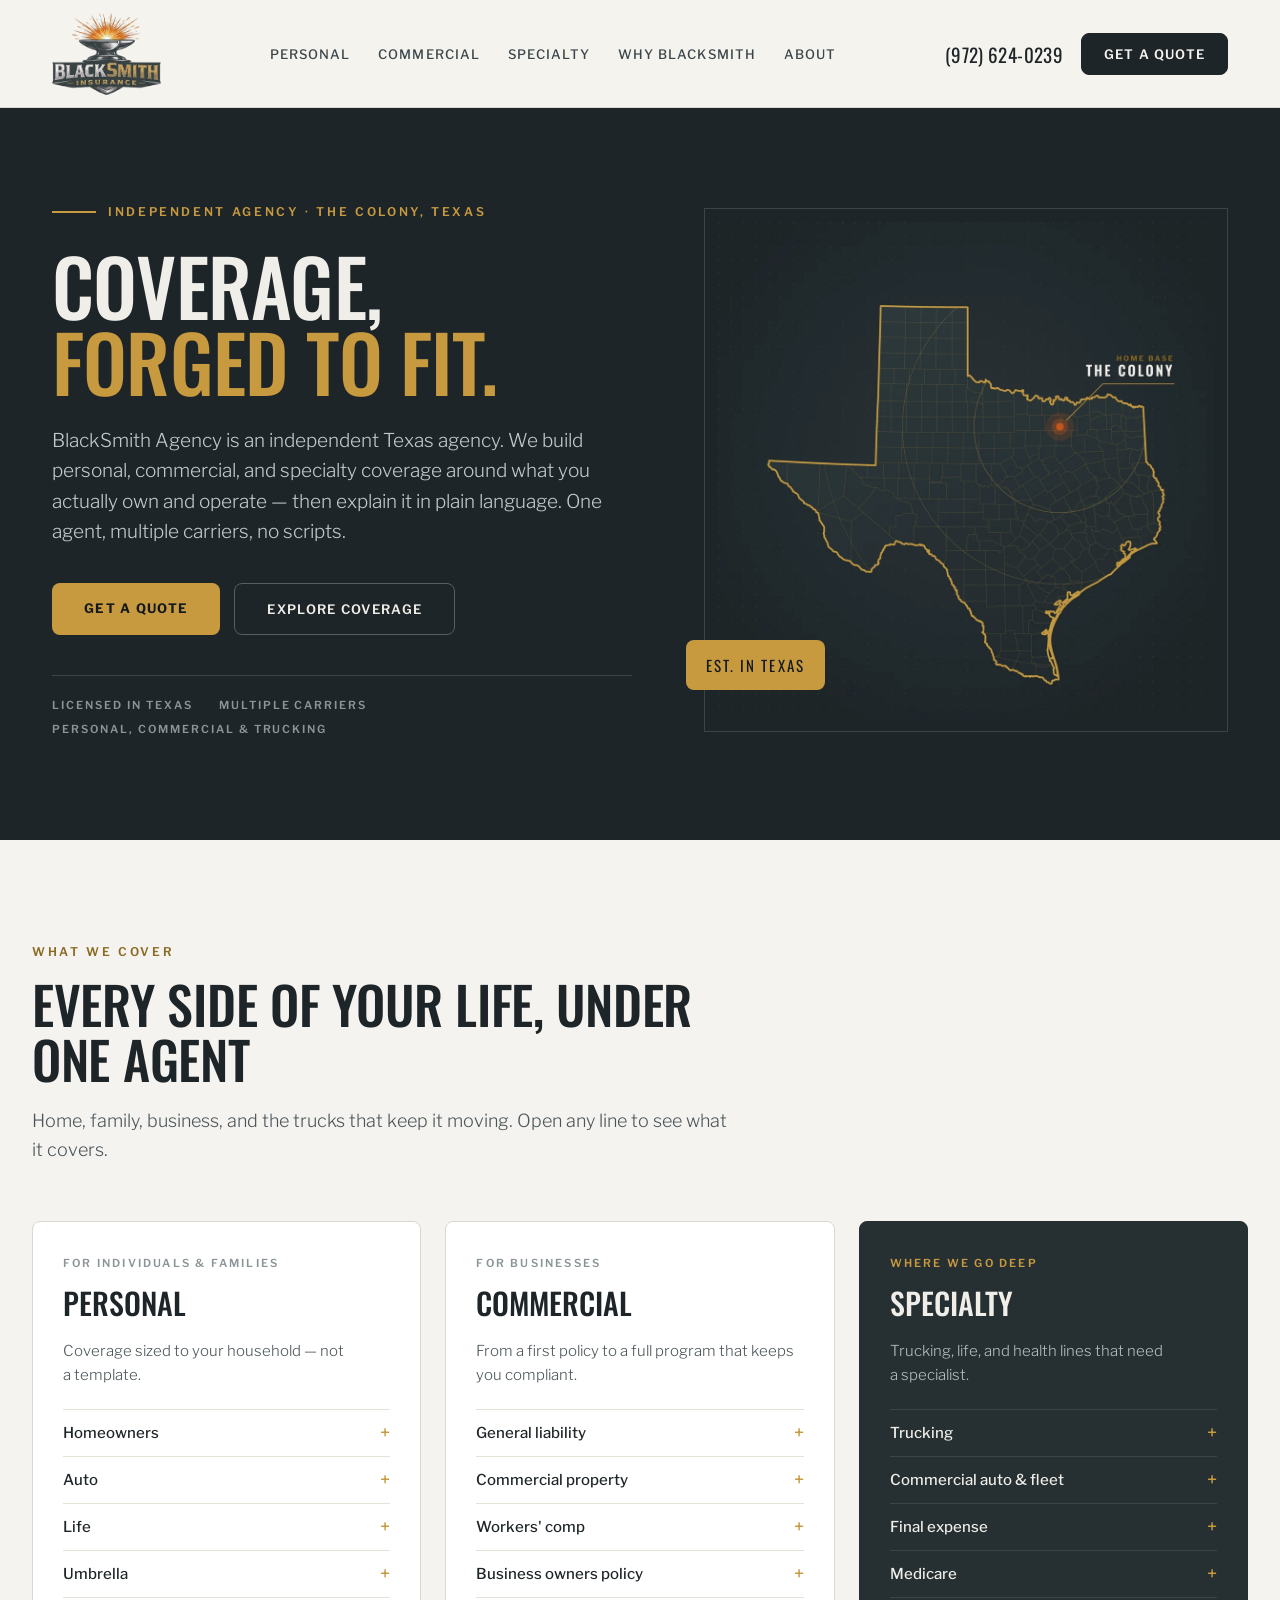
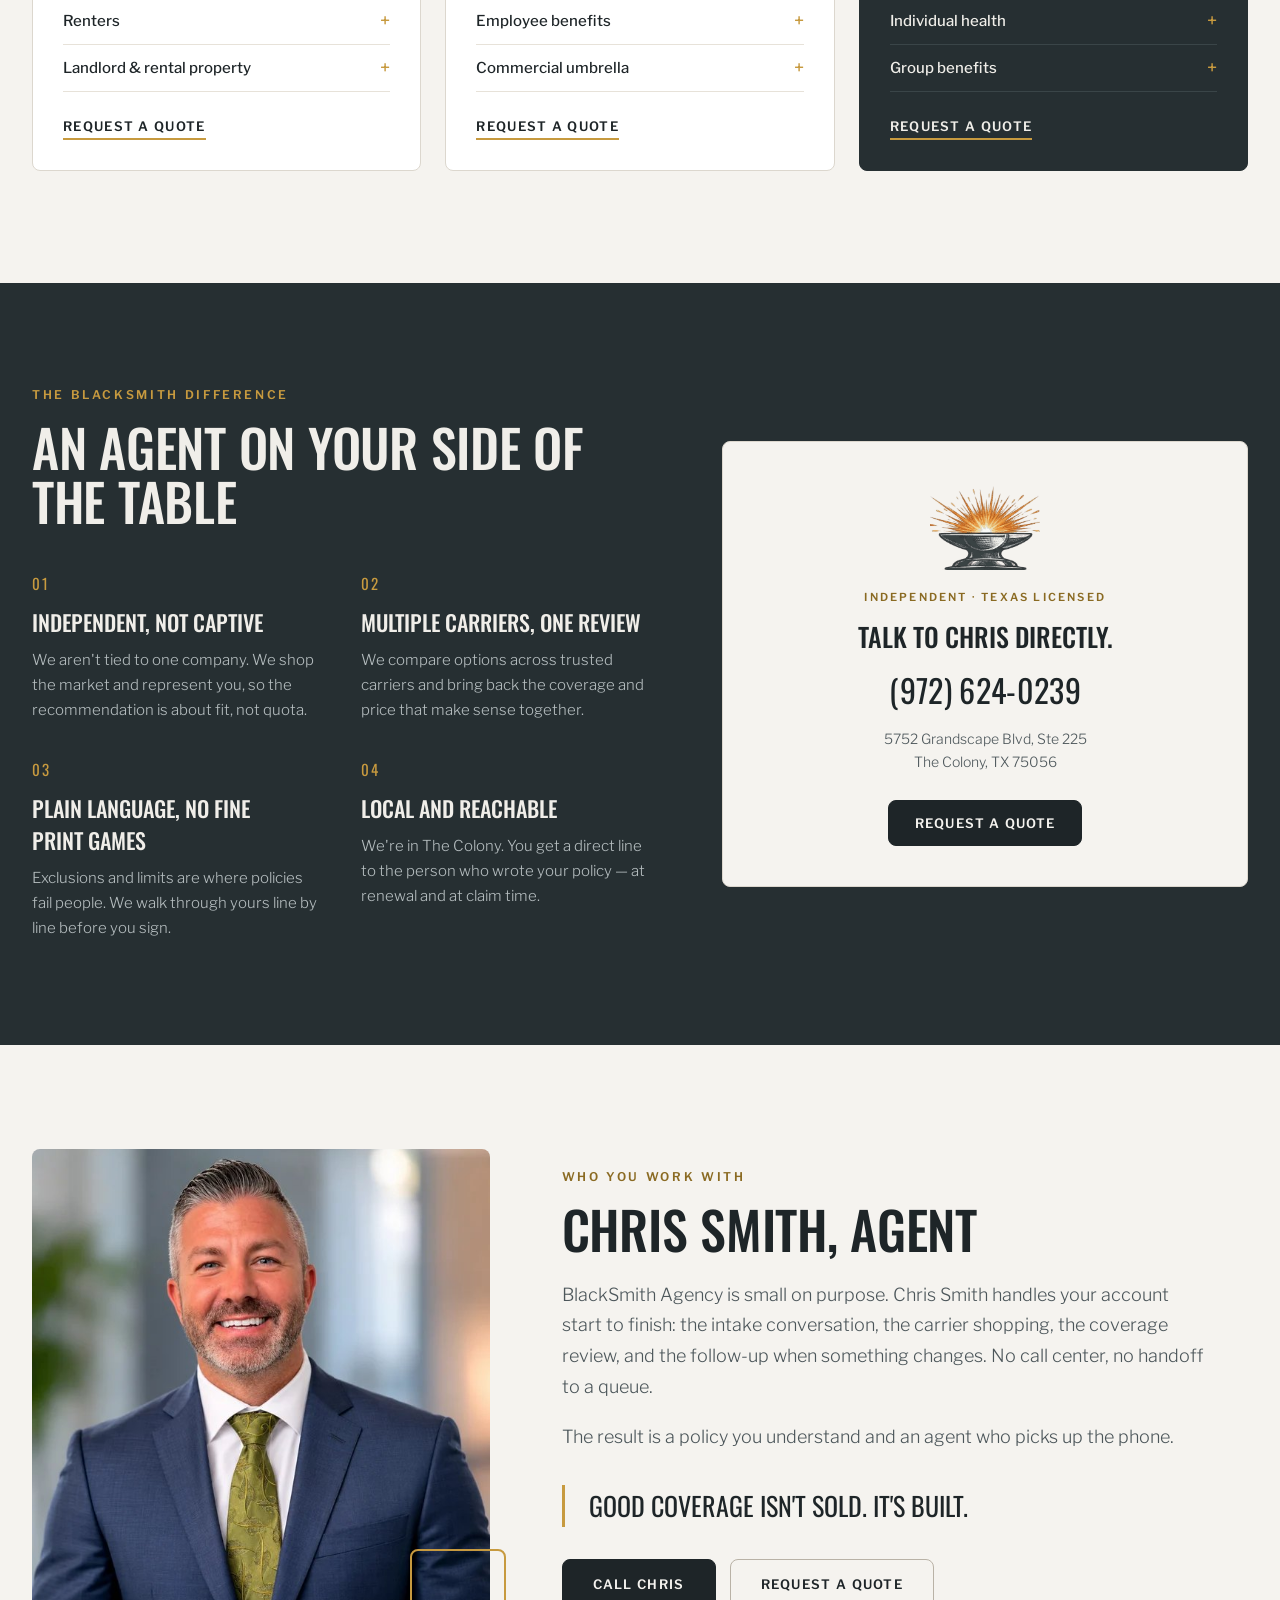
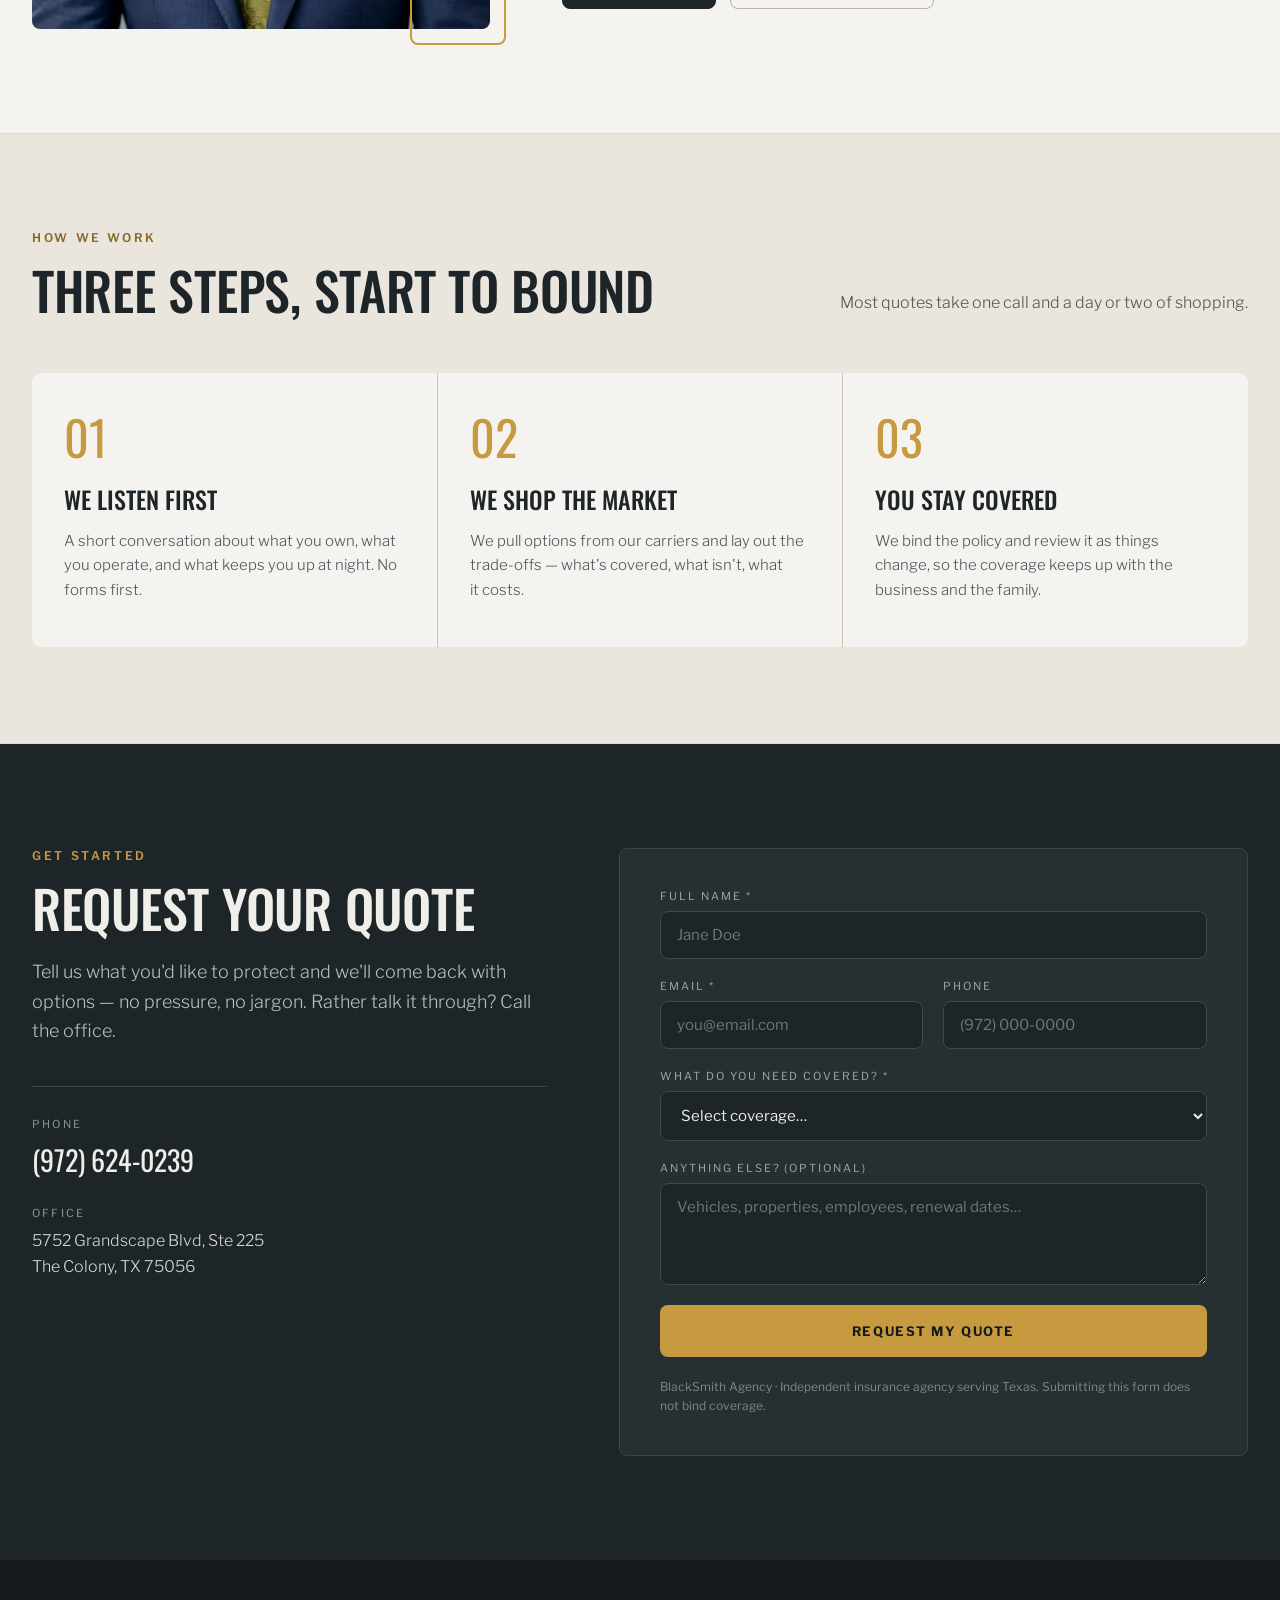
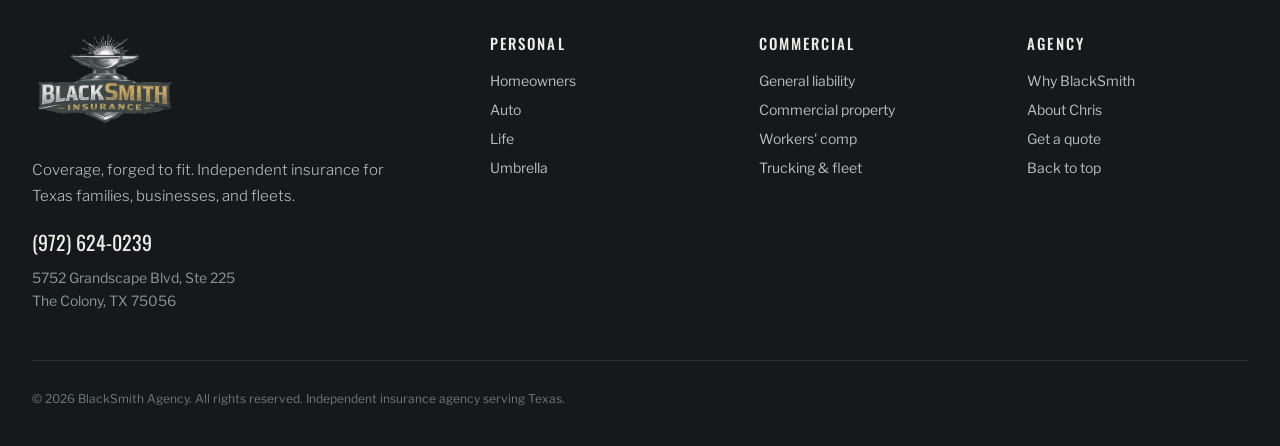
==== index.html @ 423fe609 "Replace hero headshot with the Texas home-base graphic Uses the map artwork generated in Claude Desi" ====
<!DOCTYPE html>
<html lang="en">
<head>
<meta charset="utf-8">
<meta name="viewport" content="width=device-width, initial-scale=1">
<title>BlackSmith Agency — Insurance in The Colony, Texas</title>
<meta name="description" content="BlackSmith Agency is an independent insurance agency in The Colony, Texas. Personal, commercial, and specialty coverage — including trucking — built around what you actually own and operate.">
<link rel="canonical" href="https://blacksmith-insurance-site.vercel.app/">

<meta property="og:type" content="website">
<meta property="og:title" content="BlackSmith Agency — Insurance in The Colony, Texas">
<meta property="og:description" content="Independent insurance for Texas families, businesses, and fleets. One agent, multiple carriers, no scripts.">
<meta property="og:image" content="/assets/og-image.jpg">
<meta property="og:url" content="https://blacksmith-insurance-site.vercel.app/">
<meta name="twitter:card" content="summary_large_image">
<meta name="theme-color" content="#1E2528">

<link rel="icon" href="/assets/favicon.png" type="image/png">
<link rel="apple-touch-icon" href="/assets/apple-touch-icon.png">

<link rel="preconnect" href="https://fonts.googleapis.com">
<link rel="preconnect" href="https://fonts.gstatic.com" crossorigin>
<link href="https://fonts.googleapis.com/css2?family=Oswald:wght@400;500;600&family=Libre+Franklin:ital,wght@0,300;0,400;0,500;0,600;1,400&display=swap" rel="stylesheet">

<link rel="stylesheet" href="/styles.css">
</head>
<body>

<a class="skip-link" href="#top">Skip to content</a>

<header class="site-header">
  <div class="header-inner">
    <a class="brand" href="#top" aria-label="BlackSmith Insurance — home">
      <img src="/assets/blacksmith-logo.png" alt="BlackSmith Insurance" width="263" height="200">
    </a>
    <nav class="nav-links" aria-label="Primary">
      <a href="#coverage">Personal</a>
      <a href="#coverage">Commercial</a>
      <a href="#coverage">Specialty</a>
      <a href="#why">Why BlackSmith</a>
      <a href="#about">About</a>
    </nav>
    <div class="header-cta">
      <a class="header-phone" href="tel:+19726240239">(972)&nbsp;624-0239</a>
      <a class="btn-dark" href="#quote">Get a Quote</a>
    </div>
  </div>
</header>

<main>

<!-- ============ HERO ============ -->
<section id="top" class="hero">
  <div class="hero-inner">
    <div class="hero-copy">
      <div class="eyebrow eyebrow-rule">
        <span class="rule"></span>
        <span>Independent agency · The Colony, Texas</span>
      </div>
      <h1>Coverage,<br><span class="gold">forged to fit.</span></h1>
      <p class="hero-lede">
        BlackSmith Agency is an independent Texas agency. We build personal, commercial, and specialty coverage around what you actually own and operate — then explain it in plain language. One agent, multiple carriers, no scripts.
      </p>
      <div class="btn-row">
        <a class="btn-gold" href="#quote">Get a Quote</a>
        <a class="btn-ghost" href="#coverage">Explore Coverage</a>
      </div>
      <div class="trust-row">
        <span>Licensed in Texas</span>
        <span class="dot" aria-hidden="true"></span>
        <span>Multiple carriers</span>
        <span class="dot" aria-hidden="true"></span>
        <span>Personal, commercial &amp; trucking</span>
      </div>
    </div>
    <div class="hero-media">
      <div class="hero-frame" aria-hidden="true"></div>
      <div class="hero-photo">
        <img src="/assets/texas-hero.webp"
             alt="Map of Texas marking The Colony, north of Dallas, as BlackSmith Agency's home base"
             width="1040" height="1040" fetchpriority="high">
      </div>
      <div class="hero-badge">Est. in Texas</div>
    </div>
  </div>
</section>

<!-- ============ COVERAGE ============ -->
<section id="coverage" class="coverage">
  <div class="container">
    <div class="section-head">
      <div class="eyebrow eyebrow-dark">What we cover</div>
      <h2>Every side of your life, under one agent</h2>
      <p class="section-lede">Home, family, business, and the trucks that keep it moving. Open any line to see what it covers.</p>
    </div>

    <div class="coverage-grid">

      <article class="cov-card">
        <div class="cov-kicker">For individuals &amp; families</div>
        <h3>Personal</h3>
        <p class="cov-blurb">Coverage sized to your household — not a template.</p>
        <div class="acc">
          <details>
            <summary>Homeowners<span class="chev" aria-hidden="true">+</span></summary>
            <p>Covers your house and belongings against fire, theft, storms and hail, plus liability if someone is hurt on your property.</p>
          </details>
          <details>
            <summary>Auto<span class="chev" aria-hidden="true">+</span></summary>
            <p>Liability, collision, and comprehensive coverage for every vehicle and driver in the household.</p>
          </details>
          <details>
            <summary>Life<span class="chev" aria-hidden="true">+</span></summary>
            <p>Term and permanent life insurance that leaves the people depending on you with a financial cushion.</p>
          </details>
          <details>
            <summary>Umbrella<span class="chev" aria-hidden="true">+</span></summary>
            <p>Extra liability protection stacked above your home and auto limits for major, unexpected claims.</p>
          </details>
          <details>
            <summary>Renters<span class="chev" aria-hidden="true">+</span></summary>
            <p>Protects your belongings and adds liability coverage while you rent, without insuring the building itself.</p>
          </details>
          <details>
            <summary>Landlord &amp; rental property<span class="chev" aria-hidden="true">+</span></summary>
            <p>Covers the dwelling, liability, and lost rental income on properties you rent out.</p>
          </details>
        </div>
        <a class="cov-link" href="#quote">Request a quote</a>
      </article>

      <article class="cov-card">
        <div class="cov-kicker">For businesses</div>
        <h3>Commercial</h3>
        <p class="cov-blurb">From a first policy to a full program that keeps you compliant.</p>
        <div class="acc">
          <details>
            <summary>General liability<span class="chev" aria-hidden="true">+</span></summary>
            <p>Covers third-party claims of bodily injury, property damage, and advertising harm arising from your work.</p>
          </details>
          <details>
            <summary>Commercial property<span class="chev" aria-hidden="true">+</span></summary>
            <p>Protects your building, equipment, inventory, and furnishings against fire, theft, and other covered losses.</p>
          </details>
          <details>
            <summary>Workers' comp<span class="chev" aria-hidden="true">+</span></summary>
            <p>Pays medical costs and lost wages for employees injured on the job, and shields the business from related suits.</p>
          </details>
          <details>
            <summary>Business owners policy<span class="chev" aria-hidden="true">+</span></summary>
            <p>Bundles general liability and commercial property into one cost-effective package for small and mid-size operations.</p>
          </details>
          <details>
            <summary>Employee benefits<span class="chev" aria-hidden="true">+</span></summary>
            <p>Group health, dental, vision, and ancillary lines built to help you hire and keep good people.</p>
          </details>
          <details>
            <summary>Commercial umbrella<span class="chev" aria-hidden="true">+</span></summary>
            <p>Adds a layer of liability protection above your primary commercial policies when a claim runs large.</p>
          </details>
        </div>
        <a class="cov-link" href="#quote">Request a quote</a>
      </article>

      <article class="cov-card cov-card-dark">
        <div class="cov-kicker">Where we go deep</div>
        <h3>Specialty</h3>
        <p class="cov-blurb">Trucking, life, and health lines that need a specialist.</p>
        <div class="acc">
          <details>
            <summary>Trucking<span class="chev" aria-hidden="true">+</span></summary>
            <p>Primary liability, cargo, physical damage, and non-trucking liability, with filings handled for motor carrier requirements.</p>
          </details>
          <details>
            <summary>Commercial auto &amp; fleet<span class="chev" aria-hidden="true">+</span></summary>
            <p>Liability and physical damage for cars, vans, and light trucks used for business — one vehicle or a whole fleet.</p>
          </details>
          <details>
            <summary>Final expense<span class="chev" aria-hidden="true">+</span></summary>
            <p>Small whole-life policies that cover funeral and end-of-life costs so family isn't left with the bill.</p>
          </details>
          <details>
            <summary>Medicare<span class="chev" aria-hidden="true">+</span></summary>
            <p>Advantage, Supplement, and Part D plans compared side by side, with your doctors and prescriptions checked first.</p>
          </details>
          <details>
            <summary>Individual health<span class="chev" aria-hidden="true">+</span></summary>
            <p>Marketplace and private health plans for the self-employed and anyone between employer coverage.</p>
          </details>
          <details>
            <summary>Group benefits<span class="chev" aria-hidden="true">+</span></summary>
            <p>Benefit packages for teams of two and up, including enrollment support your staff can actually follow.</p>
          </details>
        </div>
        <a class="cov-link" href="#quote">Request a quote</a>
      </article>

    </div>
  </div>
</section>

<!-- ============ WHY ============ -->
<section id="why" class="why">
  <div class="why-inner">
    <div>
      <div class="eyebrow eyebrow-gold">The BlackSmith difference</div>
      <h2 class="why-title">An agent on your side of the table</h2>
      <div class="why-grid">
        <div class="why-item">
          <div class="why-num">01</div>
          <h3>Independent, not captive</h3>
          <p>We aren't tied to one company. We shop the market and represent you, so the recommendation is about fit, not quota.</p>
        </div>
        <div class="why-item">
          <div class="why-num">02</div>
          <h3>Multiple carriers, one review</h3>
          <p>We compare options across trusted carriers and bring back the coverage and price that make sense together.</p>
        </div>
        <div class="why-item">
          <div class="why-num">03</div>
          <h3>Plain language, no fine print games</h3>
          <p>Exclusions and limits are where policies fail people. We walk through yours line by line before you sign.</p>
        </div>
        <div class="why-item">
          <div class="why-num">04</div>
          <h3>Local and reachable</h3>
          <p>We're in The Colony. You get a direct line to the person who wrote your policy — at renewal and at claim time.</p>
        </div>
      </div>
    </div>

    <!-- Placeholder for a photo (shop / truck yard / business owner).
         To swap: replace this <aside> with
         <aside class="why-media"><img src="/assets/why.jpg" alt="…"></aside> -->
    <aside class="why-card">
      <img class="why-card-mark" src="/assets/anvil-mark.png" alt="" width="340" height="261" loading="lazy">
      <div class="why-card-kicker">Independent · Texas licensed</div>
      <p class="why-card-lead">Talk to Chris directly.</p>
      <a class="why-card-phone" href="tel:+19726240239">(972) 624-0239</a>
      <address class="why-card-addr">
        5752 Grandscape Blvd, Ste 225<br>The Colony, TX 75056
      </address>
      <a class="btn-dark why-card-btn" href="#quote">Request a Quote</a>
    </aside>
  </div>
</section>

<!-- ============ ABOUT ============ -->
<section id="about" class="about">
  <div class="about-inner">
    <div class="about-media">
      <img src="/assets/owner-headshot.jpg" alt="Chris Smith, agent" width="619" height="678" loading="lazy">
      <div class="about-accent" aria-hidden="true"></div>
    </div>
    <div>
      <div class="eyebrow eyebrow-dark">Who you work with</div>
      <h2>Chris Smith, agent</h2>
      <p class="about-copy">
        BlackSmith Agency is small on purpose. Chris Smith handles your account start to finish: the intake conversation, the carrier shopping, the coverage review, and the follow-up when something changes. No call center, no handoff to a queue.
      </p>
      <p class="about-copy">
        The result is a policy you understand and an agent who picks up the phone.
      </p>
      <blockquote>Good coverage isn't sold. It's built.</blockquote>
      <div class="btn-row">
        <a class="btn-dark btn-lg" href="tel:+19726240239">Call Chris</a>
        <a class="btn-outline" href="#quote">Request a Quote</a>
      </div>
    </div>
  </div>
</section>

<!-- ============ PROCESS ============ -->
<section class="process">
  <div class="container">
    <div class="process-head">
      <div>
        <div class="eyebrow eyebrow-dark">How we work</div>
        <h2>Three steps, start to bound</h2>
      </div>
      <p class="process-note">Most quotes take one call and a day or two of shopping.</p>
    </div>
    <div class="process-grid">
      <div class="process-cell">
        <div class="process-num">01</div>
        <h3>We listen first</h3>
        <p>A short conversation about what you own, what you operate, and what keeps you up at night. No forms first.</p>
      </div>
      <div class="process-cell">
        <div class="process-num">02</div>
        <h3>We shop the market</h3>
        <p>We pull options from our carriers and lay out the trade-offs — what's covered, what isn't, what it costs.</p>
      </div>
      <div class="process-cell">
        <div class="process-num">03</div>
        <h3>You stay covered</h3>
        <p>We bind the policy and review it as things change, so the coverage keeps up with the business and the family.</p>
      </div>
    </div>
  </div>
</section>

<!-- ============ QUOTE ============ -->
<section id="quote" class="quote">
  <div class="quote-inner">
    <div>
      <div class="eyebrow eyebrow-gold">Get started</div>
      <h2>Request your quote</h2>
      <p class="quote-lede">Tell us what you'd like to protect and we'll come back with options — no pressure, no jargon. Rather talk it through? Call the office.</p>
      <div class="quote-contact">
        <div>
          <div class="quote-label">Phone</div>
          <a class="quote-phone" href="tel:+19726240239">(972) 624-0239</a>
        </div>
        <div>
          <div class="quote-label">Office</div>
          <address>5752 Grandscape Blvd, Ste 225<br>The Colony, TX 75056</address>
        </div>
      </div>
    </div>

    <div class="quote-panel">
      <!-- To go live: add action="…" + method="post" pointing at your form
           handler, then delete the interceptor script at the bottom of this file. -->
      <form id="quote-form" class="quote-form" novalidate>
        <label class="field span-2">
          <span>Full name *</span>
          <input type="text" name="name" placeholder="Jane Doe" autocomplete="name" required>
        </label>
        <label class="field">
          <span>Email *</span>
          <input type="email" name="email" placeholder="you@email.com" autocomplete="email" required>
        </label>
        <label class="field">
          <span>Phone</span>
          <input type="tel" name="phone" placeholder="(972) 000-0000" autocomplete="tel">
        </label>
        <label class="field span-2">
          <span>What do you need covered? *</span>
          <select name="coverage" required>
            <option value="">Select coverage…</option>
            <option>Personal — Home</option>
            <option>Personal — Auto</option>
            <option>Personal — Life</option>
            <option>Personal — Umbrella</option>
            <option>Commercial — General Liability</option>
            <option>Commercial — Property</option>
            <option>Commercial — Workers' Comp</option>
            <option>Commercial — Business Owners Policy</option>
            <option>Specialty — Trucking</option>
            <option>Specialty — Medicare / Health</option>
            <option>Benefits — Group</option>
            <option>Not sure — need guidance</option>
          </select>
        </label>
        <label class="field span-2">
          <span>Anything else? (optional)</span>
          <textarea name="details" rows="4" placeholder="Vehicles, properties, employees, renewal dates…"></textarea>
        </label>
        <button class="btn-submit span-2" type="submit">Request My Quote</button>
        <p id="form-notice" class="form-notice span-2" role="status" hidden></p>
      </form>
      <p class="quote-fine">BlackSmith Agency · Independent insurance agency serving Texas. Submitting this form does not bind coverage.</p>
    </div>
  </div>
</section>

</main>

<!-- ============ FOOTER ============ -->
<footer class="site-footer">
  <div class="container">
    <div class="footer-grid">
      <div>
        <img class="footer-logo" src="/assets/bsi-logo.png" alt="BlackSmith Insurance" width="375" height="250" loading="lazy">
        <p class="footer-blurb">Coverage, forged to fit. Independent insurance for Texas families, businesses, and fleets.</p>
        <a class="footer-phone" href="tel:+19726240239">(972) 624-0239</a>
        <address class="footer-addr">5752 Grandscape Blvd, Ste 225<br>The Colony, TX 75056</address>
      </div>
      <div>
        <h4>Personal</h4>
        <div class="footer-links">
          <a href="#coverage">Homeowners</a>
          <a href="#coverage">Auto</a>
          <a href="#coverage">Life</a>
          <a href="#coverage">Umbrella</a>
        </div>
      </div>
      <div>
        <h4>Commercial</h4>
        <div class="footer-links">
          <a href="#coverage">General liability</a>
          <a href="#coverage">Commercial property</a>
          <a href="#coverage">Workers' comp</a>
          <a href="#coverage">Trucking &amp; fleet</a>
        </div>
      </div>
      <div>
        <h4>Agency</h4>
        <div class="footer-links">
          <a href="#why">Why BlackSmith</a>
          <a href="#about">About Chris</a>
          <a href="#quote">Get a quote</a>
          <a href="#top">Back to top</a>
        </div>
      </div>
    </div>
    <p class="footer-legal">© 2026 BlackSmith Agency. All rights reserved. Independent insurance agency serving Texas.</p>
  </div>
</footer>

<script type="application/ld+json">
{
  "@context": "https://schema.org",
  "@type": "InsuranceAgency",
  "name": "BlackSmith Agency",
  "description": "Independent insurance agency in The Colony, Texas offering personal, commercial, and specialty coverage including trucking.",
  "telephone": "+1-972-624-0239",
  "url": "https://blacksmith-insurance-site.vercel.app/",
  "image": "https://blacksmith-insurance-site.vercel.app/assets/og-image.jpg",
  "address": {
    "@type": "PostalAddress",
    "streetAddress": "5752 Grandscape Blvd, Ste 225",
    "addressLocality": "The Colony",
    "addressRegion": "TX",
    "postalCode": "75056",
    "addressCountry": "US"
  },
  "areaServed": { "@type": "State", "name": "Texas" },
  "employee": { "@type": "Person", "name": "Chris Smith", "jobTitle": "Agent" }
}
</script>

<script>
// The quote form has no backend yet. Rather than silently no-op (or claim a
// success that never happened), tell the visitor how to reach the agency.
// Delete this block once `action`/`method` are set on #quote-form.
(function () {
  var form = document.getElementById('quote-form');
  var notice = document.getElementById('form-notice');
  if (!form || !notice) return;
  form.addEventListener('submit', function (e) {
    e.preventDefault();
    if (!form.reportValidity()) return;
    notice.textContent = 'This form isn’t connected yet — please call (972) 624-0239 and we’ll take care of you.';
    notice.hidden = false;
  });
})();
</script>

</body>
</html>
---- styles.css ----
/* ==========================================================================
   BlackSmith Agency — one-page site
   Compiled from the Claude Design prototype "BlackSmith Agency.dc.html".
   Palette and metrics mirror the prototype; media queries are additive
   (the prototype was desktop-only).
   ========================================================================== */

:root {
  --ink:        #1E2528;  /* primary dark / body text */
  --ink-2:      #262F32;  /* dark panel */
  --ink-3:      #16191B;  /* footer / text on gold */
  --bone:       #F5F3EF;  /* page background */
  --bone-2:     #F0EEE9;  /* text on dark */
  --bone-3:     #EAE6DE;  /* process band */

  --gold:       #C79A3F;
  --gold-lt:    #E3C070;
  --gold-dk:    #8A6A22;  /* links on light */
  --rust:       #C7551C;  /* link hover on light */

  --line:       #DCD7CE;
  --line-2:     #E7E2D9;
  --line-3:     #C9C3B7;
  --line-dk:    #3A4548;
  --line-dk-2:  #3F4A4D;
  --line-dk-3:  #2A3134;

  --muted:      #4C565A;
  --muted-2:    #5A6468;
  --muted-3:    #3C464A;
  --slate:      #8B9598;
  --steel:      #55605F;

  --on-dark:    #B6BEC0;
  --on-dark-2:  #AAB3B6;
  --on-dark-3:  #C3C9CB;
  --on-dark-4:  #D5D9DA;

  --display: Oswald, "Arial Narrow", system-ui, sans-serif;
  --body: "Libre Franklin", system-ui, -apple-system, sans-serif;

  --shell: 1240px;
  --gutter: 32px;
  --radius: 8px;
}

* { box-sizing: border-box; }

html { scroll-behavior: smooth; }

body {
  margin: 0;
  background: var(--bone);
  color: var(--ink);
  font-family: var(--body);
  -webkit-font-smoothing: antialiased;
  text-wrap: pretty;
}

a { color: var(--gold-dk); text-decoration: none; }
a:hover { color: var(--rust); }

img { max-width: 100%; }

h1, h2, h3, h4 { font-family: var(--display); font-weight: 500; text-transform: uppercase; }

input, select, textarea, button { font-family: inherit; }

address { font-style: normal; }

:focus-visible {
  outline: 2px solid var(--gold);
  outline-offset: 3px;
  border-radius: 2px;
}

.skip-link {
  position: absolute;
  left: -9999px;
  top: 0;
  z-index: 100;
  background: var(--ink);
  color: var(--bone);
  padding: 12px 20px;
  font-size: 13px;
  letter-spacing: 0.09em;
  text-transform: uppercase;
  font-weight: 600;
}
.skip-link:focus { left: 8px; top: 8px; color: var(--bone); }

.container {
  max-width: var(--shell);
  margin: 0 auto;
}

/* ---------- shared bits ---------- */

.eyebrow {
  font-size: 12px;
  letter-spacing: 0.22em;
  text-transform: uppercase;
  font-weight: 600;
  margin-bottom: 18px;
}
.eyebrow-dark { color: var(--gold-dk); }
.eyebrow-gold { color: var(--gold); }
.eyebrow-rule {
  display: flex;
  align-items: center;
  gap: 12px;
  color: var(--gold);
  margin-bottom: 28px;
}
.eyebrow-rule .rule {
  width: 44px;
  height: 2px;
  background: var(--gold);
  display: block;
  flex: none;
}

.gold { color: var(--gold); }

.btn-row { display: flex; flex-wrap: wrap; gap: 14px; }

.btn-dark,
.btn-gold,
.btn-ghost,
.btn-outline {
  display: inline-block;
  font-size: 13px;
  letter-spacing: 0.1em;
  text-transform: uppercase;
  font-weight: 600;
  border-radius: var(--radius);
  white-space: nowrap;
  transition: background-color .18s ease, color .18s ease, border-color .18s ease;
}

.btn-dark {
  background: var(--ink);
  color: var(--bone);
  padding: 12px 22px;
  letter-spacing: 0.09em;
  border: 1px solid var(--ink);
}
.btn-dark:hover { background: var(--gold); border-color: var(--gold); color: var(--ink-3); }
.btn-dark.btn-lg { padding: 16px 30px; letter-spacing: 0.1em; }

.btn-gold {
  background: var(--gold);
  color: var(--ink-3);
  padding: 17px 32px;
  font-weight: 700;
}
.btn-gold:hover { background: var(--gold-lt); color: var(--ink-3); }

.btn-ghost {
  border: 1px solid var(--steel);
  color: var(--bone-2);
  padding: 17px 32px;
}
.btn-ghost:hover { border-color: var(--gold); color: var(--gold); }

.btn-outline {
  border: 1px solid #B9B2A6;
  color: var(--ink);
  padding: 16px 30px;
}
.btn-outline:hover { border-color: var(--ink); color: var(--ink); }

/* ---------- header ---------- */

.site-header {
  position: sticky;
  top: 0;
  z-index: 50;
  background: rgba(245, 243, 239, 0.94);
  backdrop-filter: blur(10px);
  -webkit-backdrop-filter: blur(10px);
  border-bottom: 1px solid var(--line);
}
.header-inner {
  max-width: var(--shell);
  margin: 0 auto;
  padding: 12px var(--gutter);
  display: flex;
  align-items: center;
  gap: 32px;
}
.brand { display: flex; align-items: center; flex: none; }
.brand img { height: 83px; width: auto; display: block; }

.nav-links {
  display: flex;
  align-items: center;
  gap: 28px;
  margin-left: auto;
  font-size: 13px;
  letter-spacing: 0.08em;
  text-transform: uppercase;
  font-weight: 500;
}
.nav-links a { color: var(--muted-3); white-space: nowrap; }
.nav-links a:hover { color: var(--ink); }

.header-cta {
  display: flex;
  align-items: center;
  gap: 18px;
  margin-left: auto;
}
.header-phone {
  font-family: var(--display);
  font-size: 19px;
  letter-spacing: 0.02em;
  color: var(--ink);
  white-space: nowrap;
}
.header-phone:hover { color: var(--rust); }

/* ---------- hero ---------- */

.hero {
  background: var(--ink);
  color: var(--bone-2);
  position: relative;
  overflow: hidden;
}
.hero-inner {
  max-width: var(--shell);
  margin: 0 auto;
  padding: 96px var(--gutter) 104px;
  display: grid;
  grid-template-columns: minmax(0, 1.05fr) minmax(0, 0.95fr);
  gap: 72px;
  align-items: center;
}
.hero h1 {
  font-size: clamp(44px, 7.2vw, 78px);
  line-height: 0.98;
  letter-spacing: -0.01em;
  margin: 0 0 26px;
}
.hero-lede {
  font-size: 19px;
  line-height: 1.6;
  color: var(--on-dark-3);
  margin: 0 0 36px;
  max-width: 33em;
  font-weight: 300;
}
.btn-row + .trust-row { margin-top: 40px; }
.trust-row {
  display: flex;
  flex-wrap: wrap;
  align-items: center;
  gap: 10px 26px;
  border-top: 1px solid var(--line-dk);
  padding-top: 22px;
  font-size: 11px;
  font-weight: 600;
  letter-spacing: 0.18em;
  text-transform: uppercase;
  color: var(--slate);
}
/* The prototype separated these with dots, but the row wraps even at its own
   max width, which strands a dot at the end of a line. Spacing does the job. */
.trust-row .dot { display: none; }

/* Square frame: the Texas graphic is 1:1, and its "The Colony" callout runs to
   the artwork's right edge, so any cover-crop would clip the label. */
.hero-media { position: relative; aspect-ratio: 1; }
.hero-frame { position: absolute; inset: 0; border: 1px solid var(--line-dk); }
.hero-photo { position: absolute; inset: 14px; overflow: hidden; }
.hero-photo img {
  width: 100%;
  height: 100%;
  object-fit: contain;
  display: block;
}
.hero-badge {
  position: absolute;
  left: -18px;
  bottom: 42px;
  background: var(--gold);
  color: var(--ink-3);
  padding: 14px 20px;
  font-family: var(--display);
  font-size: 15px;
  letter-spacing: 0.14em;
  text-transform: uppercase;
  border-radius: var(--radius);
}

/* ---------- section heads ---------- */

.section-head { max-width: 720px; margin-bottom: 56px; }
.section-head h2,
.about h2,
.process h2,
.quote h2,
.why-title {
  font-size: clamp(32px, 4.6vw, 52px);
  line-height: 1.04;
  letter-spacing: -0.005em;
  margin: 0 0 20px;
}
.section-lede {
  font-size: 18px;
  line-height: 1.65;
  color: var(--muted);
  margin: 0;
  font-weight: 300;
}

/* ---------- coverage ---------- */

.coverage { padding: 104px var(--gutter) 112px; background: var(--bone); }

.coverage-grid {
  display: grid;
  grid-template-columns: repeat(3, minmax(0, 1fr));
  gap: 24px;
}
.cov-card {
  background: #FFFFFF;
  border: 1px solid var(--line);
  padding: 34px 30px 30px;
  display: flex;
  flex-direction: column;
  border-radius: var(--radius);
}
.cov-kicker {
  font-size: 11px;
  letter-spacing: 0.2em;
  text-transform: uppercase;
  color: var(--slate);
  font-weight: 600;
  margin-bottom: 10px;
}
.cov-card h3 {
  font-size: clamp(26px, 3vw, 30px);
  margin: 0 0 14px;
}
.cov-blurb {
  font-size: 15px;
  line-height: 1.6;
  color: var(--muted);
  margin: 0 0 22px;
  font-weight: 300;
}
.acc { display: flex; flex-direction: column; border-top: 1px solid var(--line-2); }
.acc details { border-bottom: 1px solid var(--line-2); }
.acc summary {
  display: flex;
  align-items: center;
  justify-content: space-between;
  gap: 12px;
  padding: 14px 0;
  cursor: pointer;
  font-size: 15px;
  font-weight: 500;
  list-style: none;
}
.acc summary::-webkit-details-marker { display: none; }
.acc summary::marker { content: ""; }
.acc .chev {
  color: var(--gold);
  font-size: 18px;
  line-height: 1;
  transition: transform 0.2s;
  flex: none;
}
.acc details[open] .chev { transform: rotate(45deg); }
.acc details p {
  margin: 0 0 16px;
  font-size: 14px;
  line-height: 1.6;
  color: var(--muted-2);
  font-weight: 300;
}
.cov-link {
  margin-top: 26px;
  font-size: 13px;
  letter-spacing: 0.1em;
  text-transform: uppercase;
  font-weight: 600;
  color: var(--ink);
  border-bottom: 2px solid var(--gold);
  align-self: flex-start;
  padding-bottom: 4px;
}
.cov-link:hover { color: var(--rust); }

.cov-card-dark {
  background: var(--ink-2);
  border-color: var(--ink-2);
  color: var(--bone-2);
}
.cov-card-dark .cov-kicker { color: var(--gold); }
.cov-card-dark .cov-blurb { color: var(--on-dark); }
.cov-card-dark .acc { border-top-color: var(--line-dk); }
.cov-card-dark .acc details { border-bottom-color: var(--line-dk); }
.cov-card-dark .acc details p { color: var(--on-dark-2); }
.cov-card-dark .cov-link { color: var(--bone-2); }
.cov-card-dark .cov-link:hover { color: var(--gold); }

/* ---------- why ---------- */

.why { background: var(--ink-2); color: var(--bone-2); padding: 104px var(--gutter); }
.why-inner {
  max-width: var(--shell);
  margin: 0 auto;
  display: grid;
  grid-template-columns: minmax(0, 1fr) minmax(0, 0.85fr);
  gap: 72px;
  align-items: center;
}
.why-title { margin-bottom: 44px; }
.why-grid {
  display: grid;
  grid-template-columns: repeat(2, minmax(0, 1fr));
  gap: 36px 40px;
}
.why-num {
  font-family: var(--display);
  font-size: 15px;
  color: var(--gold);
  letter-spacing: 0.14em;
  margin-bottom: 12px;
}
.why-item h3 { font-size: 22px; margin: 0 0 10px; }
.why-item p {
  font-size: 15px;
  line-height: 1.65;
  color: var(--on-dark);
  margin: 0;
  font-weight: 300;
}

/* Bone "calling card" standing in for the prototype's empty photo slot. */
.why-card {
  background: var(--bone);
  color: var(--ink);
  border-radius: var(--radius);
  padding: 44px 40px 40px;
  text-align: center;
  display: flex;
  flex-direction: column;
  align-items: center;
  border: 1px solid var(--line);
}
.why-card-mark { width: 110px; height: auto; display: block; margin-bottom: 20px; }
.why-card-kicker {
  font-size: 11px;
  letter-spacing: 0.2em;
  text-transform: uppercase;
  color: var(--gold-dk);
  font-weight: 600;
  margin-bottom: 18px;
}
.why-card-lead {
  font-family: var(--display);
  font-weight: 500;
  font-size: 26px;
  line-height: 1.15;
  text-transform: uppercase;
  margin: 0 0 14px;
}
.why-card-phone {
  font-family: var(--display);
  font-size: 32px;
  color: var(--ink);
  letter-spacing: 0.01em;
  display: block;
  margin-bottom: 14px;
}
.why-card-phone:hover { color: var(--rust); }
.why-card-addr {
  font-size: 14px;
  line-height: 1.65;
  color: var(--muted);
  font-weight: 300;
  margin-bottom: 26px;
}
.why-card-btn { padding: 14px 26px; }

/* If you later drop a real photo in, this is the class to use. */
.why-media { height: 560px; }
.why-media img {
  width: 100%; height: 100%; object-fit: cover;
  display: block; border-radius: var(--radius);
}

/* ---------- about ---------- */

.about { padding: 104px var(--gutter); background: var(--bone); }
.about-inner {
  max-width: var(--shell);
  margin: 0 auto;
  display: grid;
  grid-template-columns: minmax(0, 0.8fr) minmax(0, 1.2fr);
  gap: 72px;
  align-items: center;
}
.about-media { position: relative; }
.about-media img {
  width: 100%;
  height: 480px;
  object-fit: cover;
  object-position: 50% 22%;
  display: block;
  border-radius: var(--radius);
}
.about-accent {
  position: absolute;
  right: -16px;
  bottom: -16px;
  width: 96px;
  height: 96px;
  border: 2px solid var(--gold);
  border-radius: var(--radius);
}
.about h2 { margin-bottom: 24px; }
.about-copy {
  font-size: 18px;
  line-height: 1.7;
  color: var(--muted);
  margin: 0 0 20px;
  font-weight: 300;
  max-width: 36em;
}
.about-copy + .about-copy { margin-bottom: 32px; }
.about blockquote {
  margin: 0 0 32px;
  border-left: 3px solid var(--gold);
  padding: 4px 0 4px 24px;
  font-family: var(--display);
  font-weight: 400;
  font-size: 26px;
  line-height: 1.3;
  text-transform: uppercase;
  color: var(--ink);
}

/* ---------- process ---------- */

.process {
  padding: 96px var(--gutter);
  background: var(--bone-3);
  border-top: 1px solid var(--line);
  border-bottom: 1px solid var(--line);
}
.process-head {
  display: flex;
  align-items: flex-end;
  justify-content: space-between;
  gap: 40px;
  margin-bottom: 56px;
  flex-wrap: wrap;
}
.process-head h2 { margin-bottom: 0; }
.process-note {
  font-size: 16px;
  line-height: 1.65;
  color: var(--muted);
  margin: 0;
  max-width: 26em;
  font-weight: 300;
}
.process-grid {
  display: grid;
  grid-template-columns: repeat(3, minmax(0, 1fr));
  gap: 1px;
  background: var(--line-3);
  border-radius: var(--radius);
  overflow: hidden;
}
.process-cell { background: var(--bone); padding: 40px 32px 44px; }
.process-num {
  font-family: var(--display);
  font-size: 48px;
  color: var(--gold);
  line-height: 1;
  margin-bottom: 20px;
}
.process-cell h3 { font-size: 24px; margin: 0 0 12px; }
.process-cell p {
  font-size: 15px;
  line-height: 1.65;
  color: var(--muted);
  margin: 0;
  font-weight: 300;
}

/* ---------- quote ---------- */

.quote { background: var(--ink); color: var(--bone-2); padding: 104px var(--gutter); }
.quote-inner {
  max-width: var(--shell);
  margin: 0 auto;
  display: grid;
  grid-template-columns: minmax(0, 0.9fr) minmax(0, 1.1fr);
  gap: 72px;
}
.quote h2 { margin-bottom: 22px; }
.quote-lede {
  font-size: 18px;
  line-height: 1.65;
  color: var(--on-dark);
  margin: 0 0 40px;
  font-weight: 300;
  max-width: 30em;
}
.quote-contact {
  display: flex;
  flex-direction: column;
  gap: 26px;
  border-top: 1px solid var(--line-dk);
  padding-top: 30px;
}
.quote-label {
  font-size: 11px;
  letter-spacing: 0.2em;
  text-transform: uppercase;
  color: var(--slate);
  margin-bottom: 8px;
}
.quote-phone { font-family: var(--display); font-size: 28px; color: var(--bone-2); }
.quote-phone:hover { color: var(--gold); }
.quote-contact address {
  margin: 0;
  font-size: 16px;
  line-height: 1.6;
  color: var(--on-dark-4);
  font-weight: 300;
}

.quote-panel {
  background: var(--ink-2);
  border: 1px solid var(--line-dk);
  padding: 40px;
  border-radius: var(--radius);
}
.quote-form {
  display: grid;
  grid-template-columns: repeat(2, minmax(0, 1fr));
  gap: 20px;
}
.field { display: flex; flex-direction: column; gap: 8px; }
.span-2 { grid-column: span 2; }
.field > span {
  font-size: 11px;
  letter-spacing: 0.18em;
  text-transform: uppercase;
  color: #9BA4A7;
}
.field input,
.field select,
.field textarea {
  background: var(--ink);
  border: 1px solid var(--line-dk-2);
  color: var(--bone-2);
  padding: 14px 16px;
  font-size: 15px;
  border-radius: var(--radius);
  width: 100%;
}
.field textarea { resize: vertical; }
.field input::placeholder,
.field textarea::placeholder { color: #6E7779; }
.field input:focus,
.field select:focus,
.field textarea:focus { border-color: var(--gold); outline: none; }

.btn-submit {
  background: var(--gold);
  color: var(--ink-3);
  border: none;
  padding: 18px;
  font-size: 13px;
  letter-spacing: 0.12em;
  text-transform: uppercase;
  font-weight: 700;
  cursor: pointer;
  border-radius: var(--radius);
  transition: background-color .18s ease;
}
.btn-submit:hover { background: var(--gold-lt); }

.form-notice {
  margin: 0;
  font-size: 14px;
  line-height: 1.6;
  color: var(--gold-lt);
  background: rgba(199, 154, 63, 0.1);
  border: 1px solid rgba(199, 154, 63, 0.35);
  border-radius: var(--radius);
  padding: 12px 14px;
}
.quote-fine {
  margin: 20px 0 0;
  font-size: 12px;
  line-height: 1.6;
  color: #7E8789;
}

/* ---------- footer ---------- */

.site-footer { background: var(--ink-3); color: var(--on-dark); padding: 72px var(--gutter) 36px; }
.footer-grid {
  display: grid;
  grid-template-columns: minmax(0, 1.3fr) repeat(3, minmax(0, 0.7fr));
  gap: 48px;
  padding-bottom: 48px;
  border-bottom: 1px solid var(--line-dk-3);
}
.footer-logo { height: 104px; width: auto; display: block; margin: 0 0 22px -4px; }
.footer-blurb {
  margin: 0 0 18px;
  font-size: 15px;
  line-height: 1.7;
  font-weight: 300;
  max-width: 24em;
}
.footer-phone {
  font-family: var(--display);
  font-size: 20px;
  color: var(--bone-2);
  display: block;
  margin-bottom: 10px;
}
.footer-phone:hover { color: var(--gold); }
.footer-addr { margin: 0; font-size: 14px; line-height: 1.6; color: var(--slate); }
.site-footer h4 {
  font-size: 15px;
  letter-spacing: 0.14em;
  color: var(--bone-2);
  margin: 0 0 18px;
}
.footer-links { display: flex; flex-direction: column; gap: 12px; font-size: 14px; }
.footer-links a { color: var(--on-dark); }
.footer-links a:hover { color: var(--gold); }
.footer-legal { margin: 28px 0 0; font-size: 12px; color: #6E7779; line-height: 1.7; }

/* ==========================================================================
   Responsive — additive; the prototype only hid .nav-links below 900px.
   ========================================================================== */

@media (max-width: 1180px) {
  .hero-inner,
  .why-inner,
  .about-inner,
  .quote-inner { gap: 48px; }
  .footer-grid { gap: 36px; }
}

/* The prototype dropped the nav at 900px, but with the phone number and the
   Get-a-Quote button also in the bar it runs out of room well before that. */
@media (max-width: 1080px) {
  .nav-links { display: none; }
}

@media (max-width: 1024px) {
  .coverage-grid { grid-template-columns: repeat(2, minmax(0, 1fr)); }
  .cov-card-dark { grid-column: span 2; }
}

@media (max-width: 900px) {
  :root { --gutter: 24px; }

  .hero-inner,
  .why-inner,
  .about-inner,
  .quote-inner { grid-template-columns: minmax(0, 1fr); }

  .hero-inner { padding: 64px var(--gutter) 76px; }
  .hero-media { max-width: 460px; }
  .hero-badge { left: auto; right: -8px; bottom: 24px; }

  .coverage { padding: 76px var(--gutter) 80px; }
  .why,
  .about,
  .quote { padding: 76px var(--gutter); }
  .process { padding: 72px var(--gutter); }

  .section-head { margin-bottom: 40px; }
  .why-title { margin-bottom: 36px; }

  .about-inner { gap: 56px; }
  .about-media { max-width: 420px; }

  .why-card { max-width: 460px; }

  .process-grid { grid-template-columns: minmax(0, 1fr); }

  .footer-grid { grid-template-columns: repeat(2, minmax(0, 1fr)); }
  .footer-grid > :first-child { grid-column: span 2; }
}

@media (max-width: 720px) {
  .coverage-grid { grid-template-columns: minmax(0, 1fr); }
  .cov-card-dark { grid-column: auto; }

  .why-grid { grid-template-columns: minmax(0, 1fr); gap: 28px; }

  .header-inner { gap: 16px; padding: 10px var(--gutter); }
  .brand img { height: 60px; }
  .header-phone { font-size: 17px; }
  .btn-dark { padding: 10px 16px; font-size: 12px; }

  .hero-lede,
  .section-lede,
  .quote-lede,
  .about-copy { font-size: 17px; }

  .quote-panel { padding: 28px 22px; }
  .quote-form { grid-template-columns: minmax(0, 1fr); }
  .span-2 { grid-column: auto; }

  .about-media img { height: 380px; }
}

@media (max-width: 560px) {
  .header-cta { gap: 10px; }
  .header-phone { display: none; }
  .brand img { height: 54px; }

  .hero-badge { font-size: 13px; padding: 11px 15px; right: 0; }

  .cov-card { padding: 26px 22px 24px; }
  .process-cell { padding: 32px 24px 34px; }
  .why-card { padding: 34px 24px 30px; }
  .why-card-phone { font-size: 28px; }

  .about blockquote { font-size: 22px; padding-left: 18px; }
  .btn-gold, .btn-ghost { padding: 15px 24px; }

  .footer-grid { grid-template-columns: minmax(0, 1fr); gap: 32px; }
  .footer-grid > :first-child { grid-column: auto; }
  .footer-logo { height: 84px; }
}

@media (prefers-reduced-motion: reduce) {
  html { scroll-behavior: auto; }
  *, *::before, *::after {
    animation-duration: 0.01ms !important;
    transition-duration: 0.01ms !important;
  }
}

@media print {
  .site-header, .skip-link, .quote-panel { display: none; }
  body { background: #fff; }
}
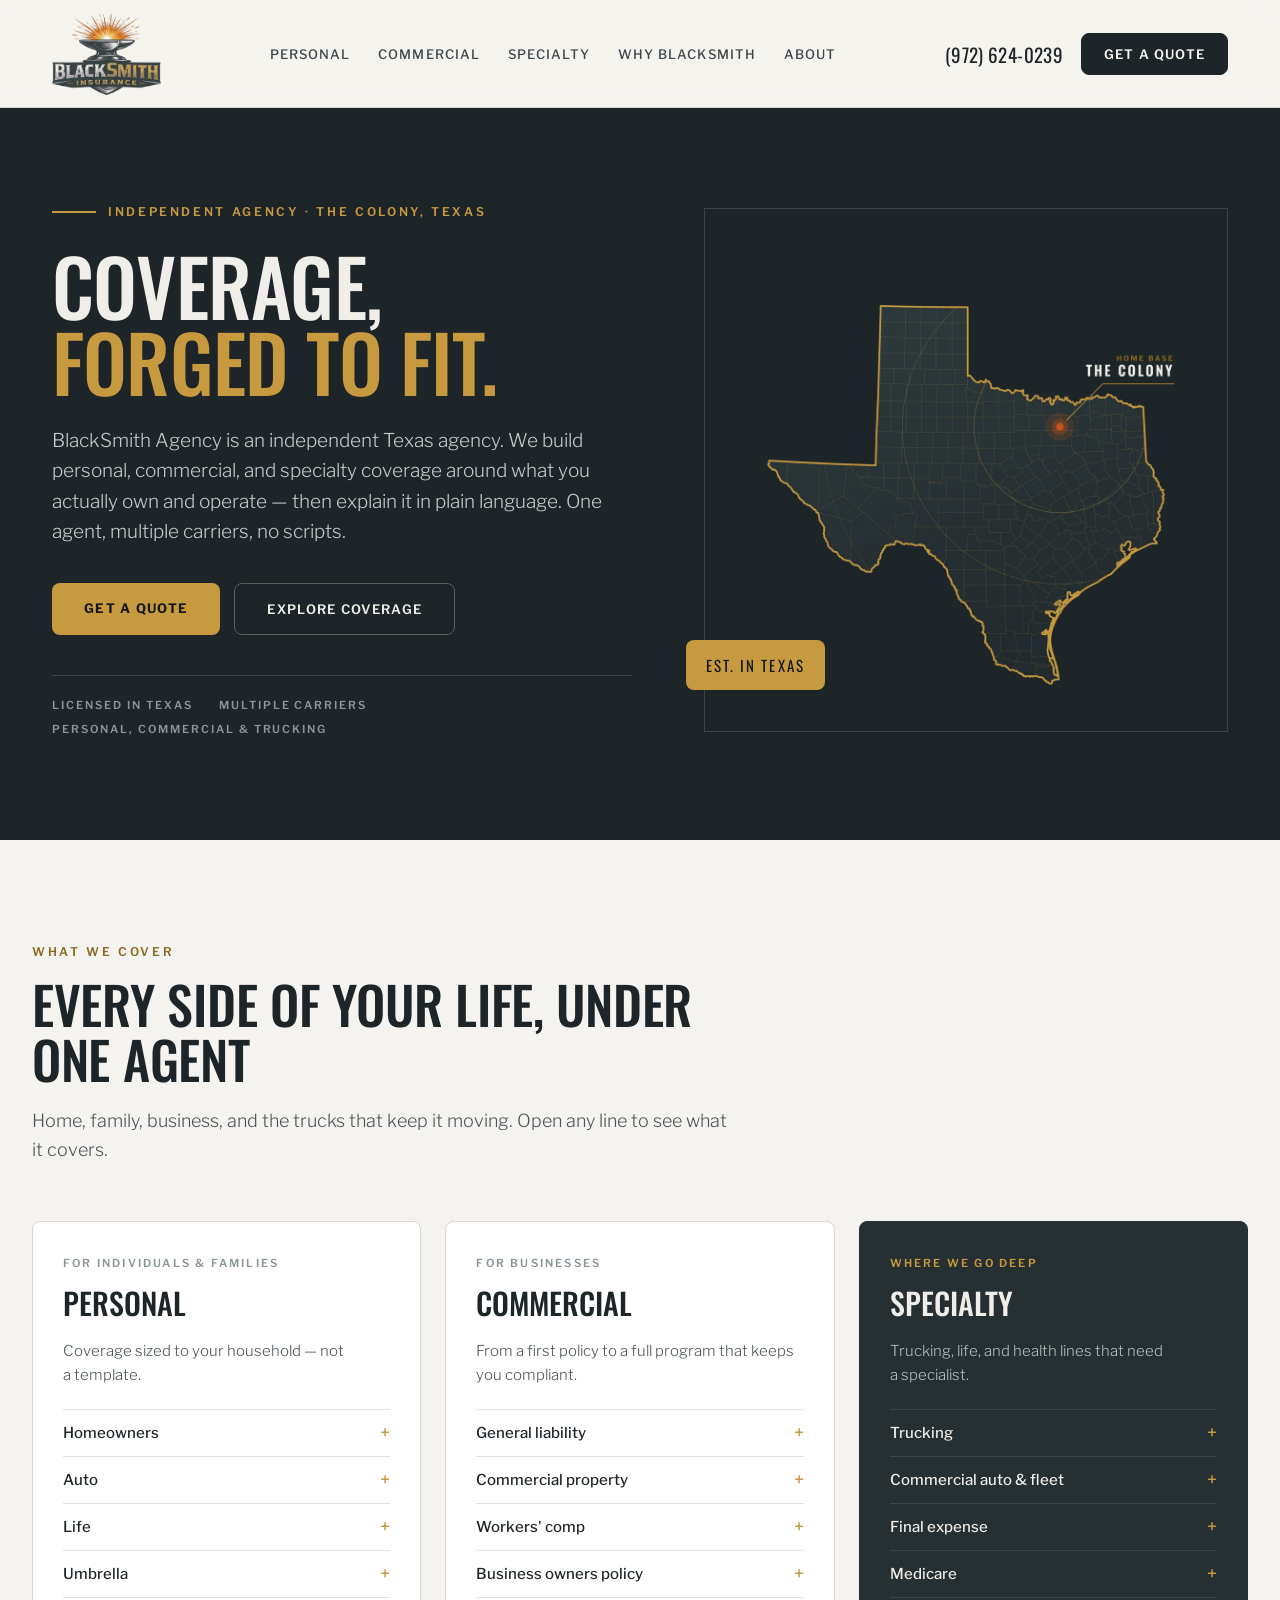
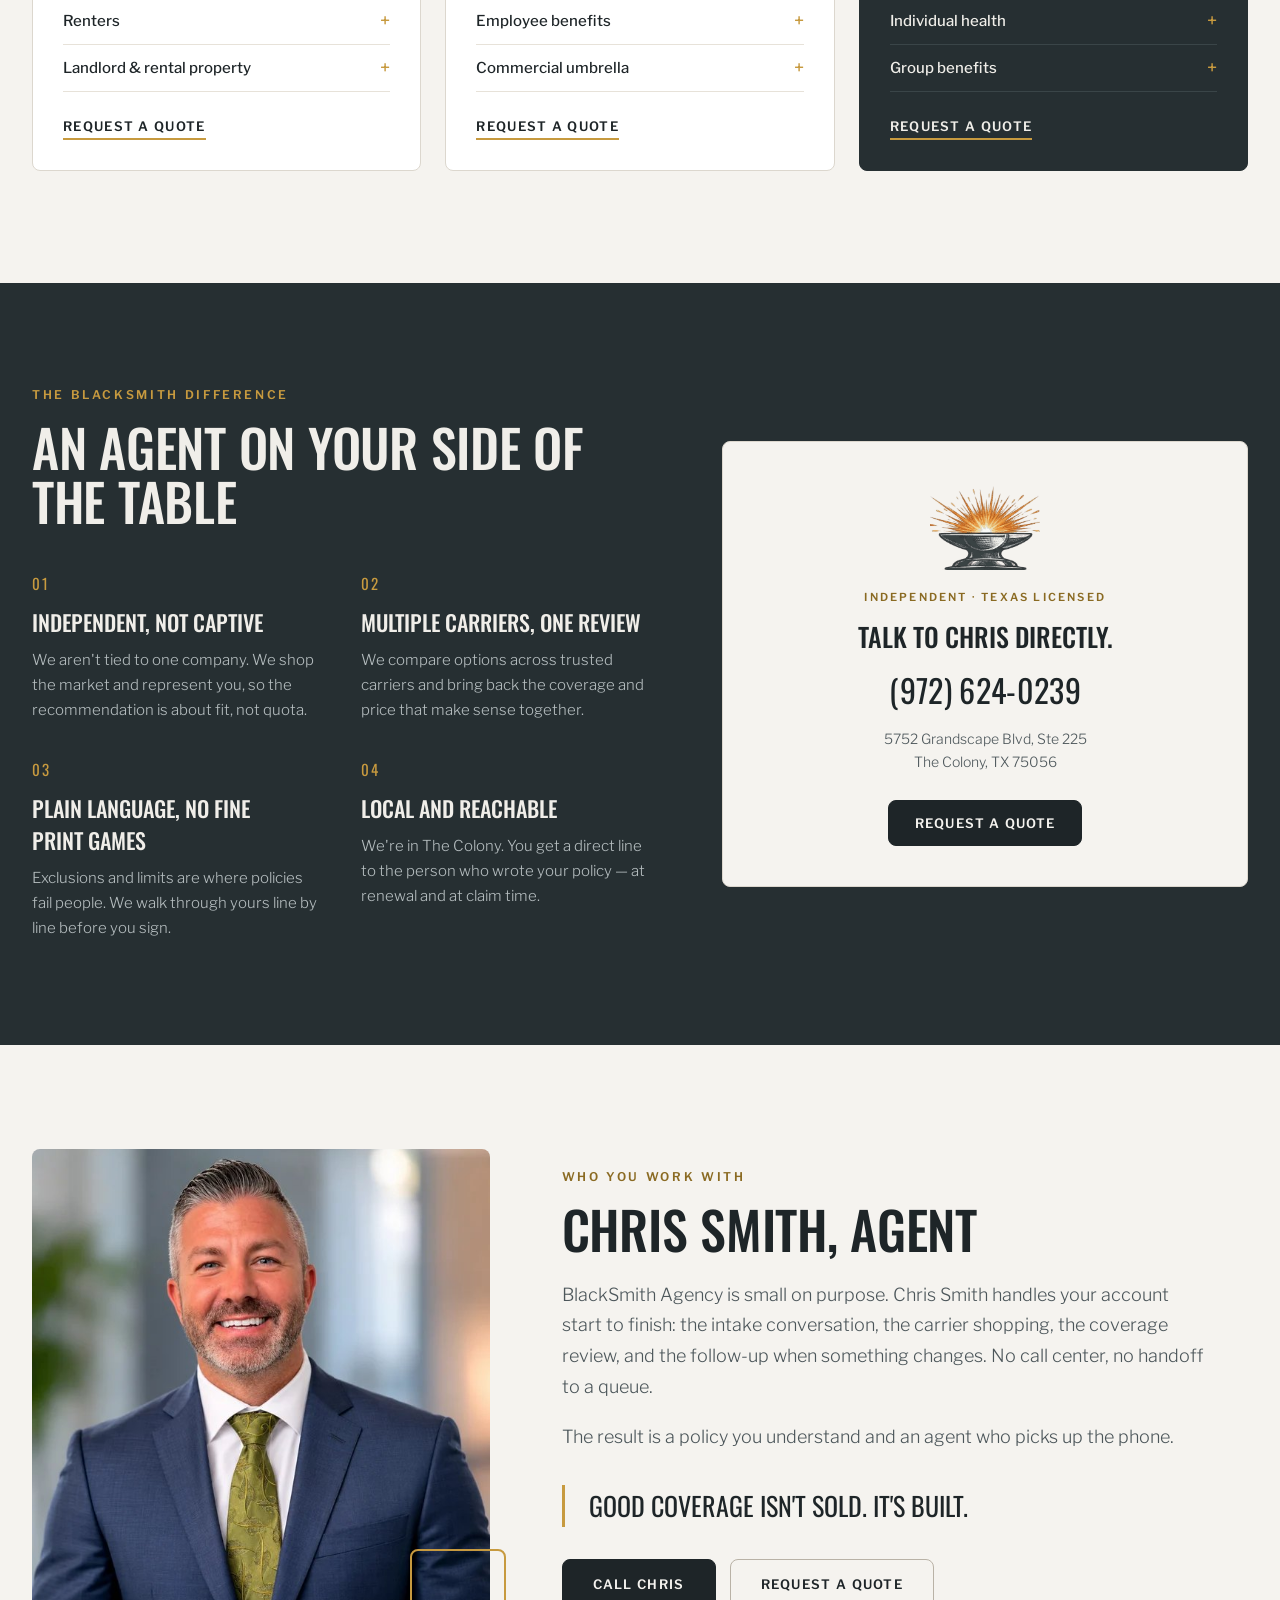
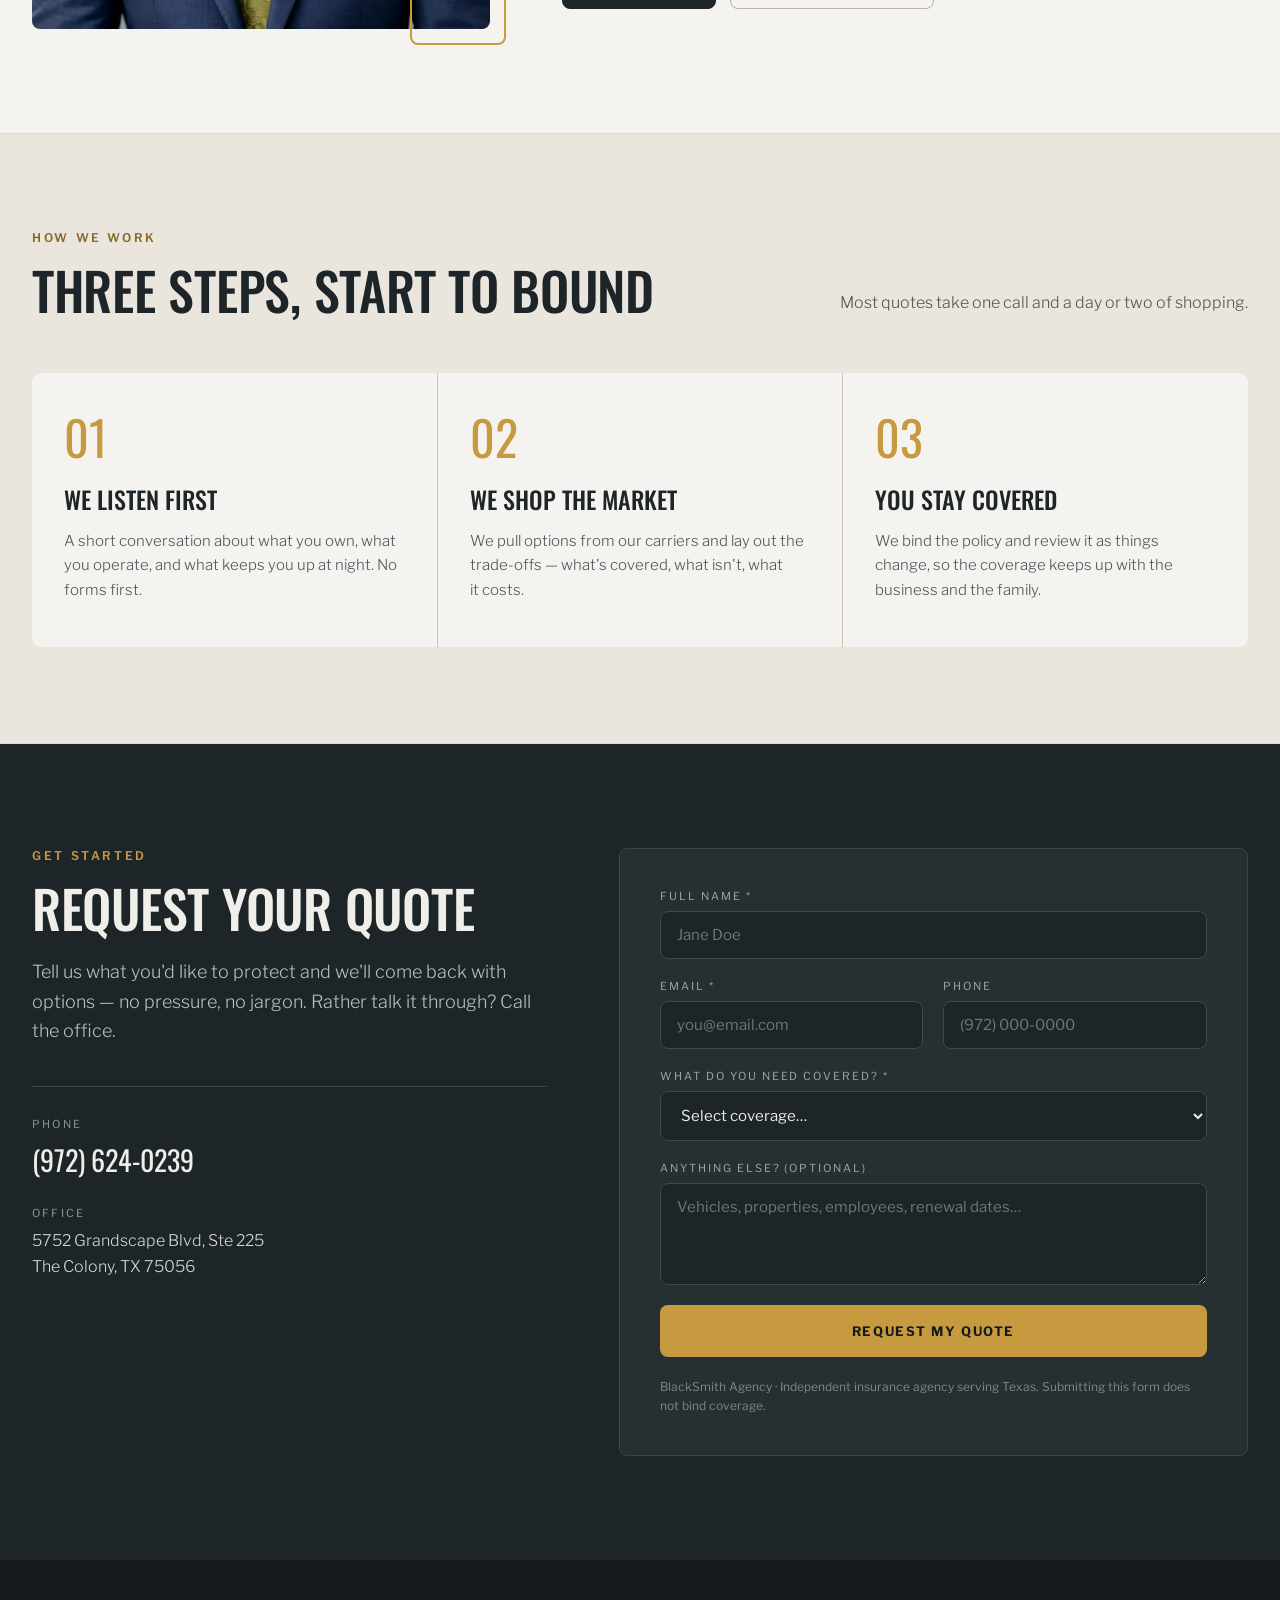
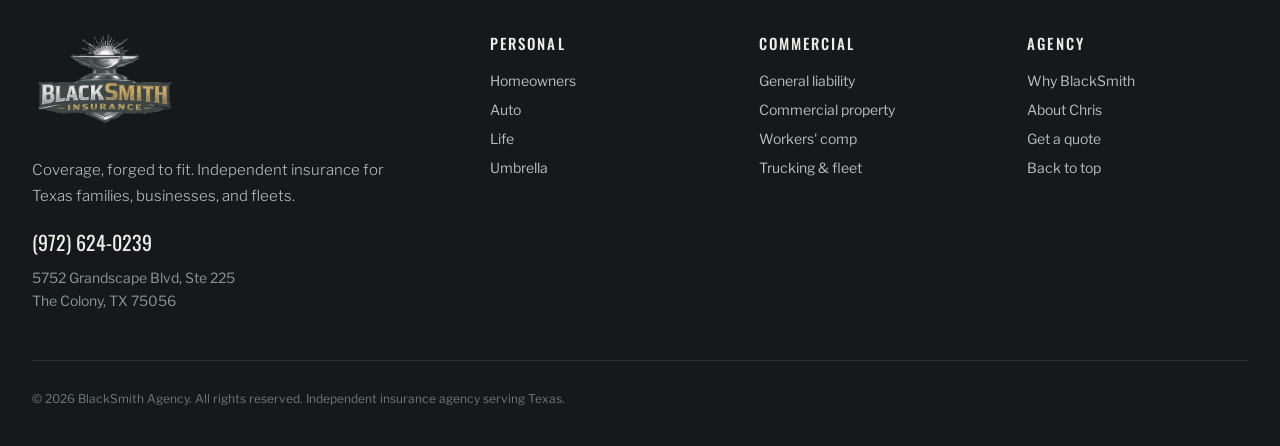
==== commit 23601ca6: "Use the transparent Texas artwork in the hero Compared both exports composited into the real frame (" ====
--- a/index.html
+++ b/index.html
@@ -76,7 +76,7 @@
     <div class="hero-media">
       <div class="hero-frame" aria-hidden="true"></div>
       <div class="hero-photo">
-        <img src="/assets/texas-hero.webp"
+        <img src="/assets/texas-hero-transparent.webp"
              alt="Map of Texas marking The Colony, north of Dallas, as BlackSmith Agency's home base"
              width="1040" height="1040" fetchpriority="high">
       </div>
--- a/styles.css
+++ b/styles.css
@@ -270,7 +270,9 @@
 .trust-row .dot { display: none; }
 
 /* Square frame: the Texas graphic is 1:1, and its "The Colony" callout runs to
-   the artwork's right edge, so any cover-crop would clip the label. */
+   the artwork's right edge, so any cover-crop would clip the label. The artwork
+   is transparent, so it sits straight on the hero ink and the 1px frame plus its
+   14px mat are the only container — no second rectangle competing with them. */
 .hero-media { position: relative; aspect-ratio: 1; }
 .hero-frame { position: absolute; inset: 0; border: 1px solid var(--line-dk); }
 .hero-photo { position: absolute; inset: 14px; overflow: hidden; }
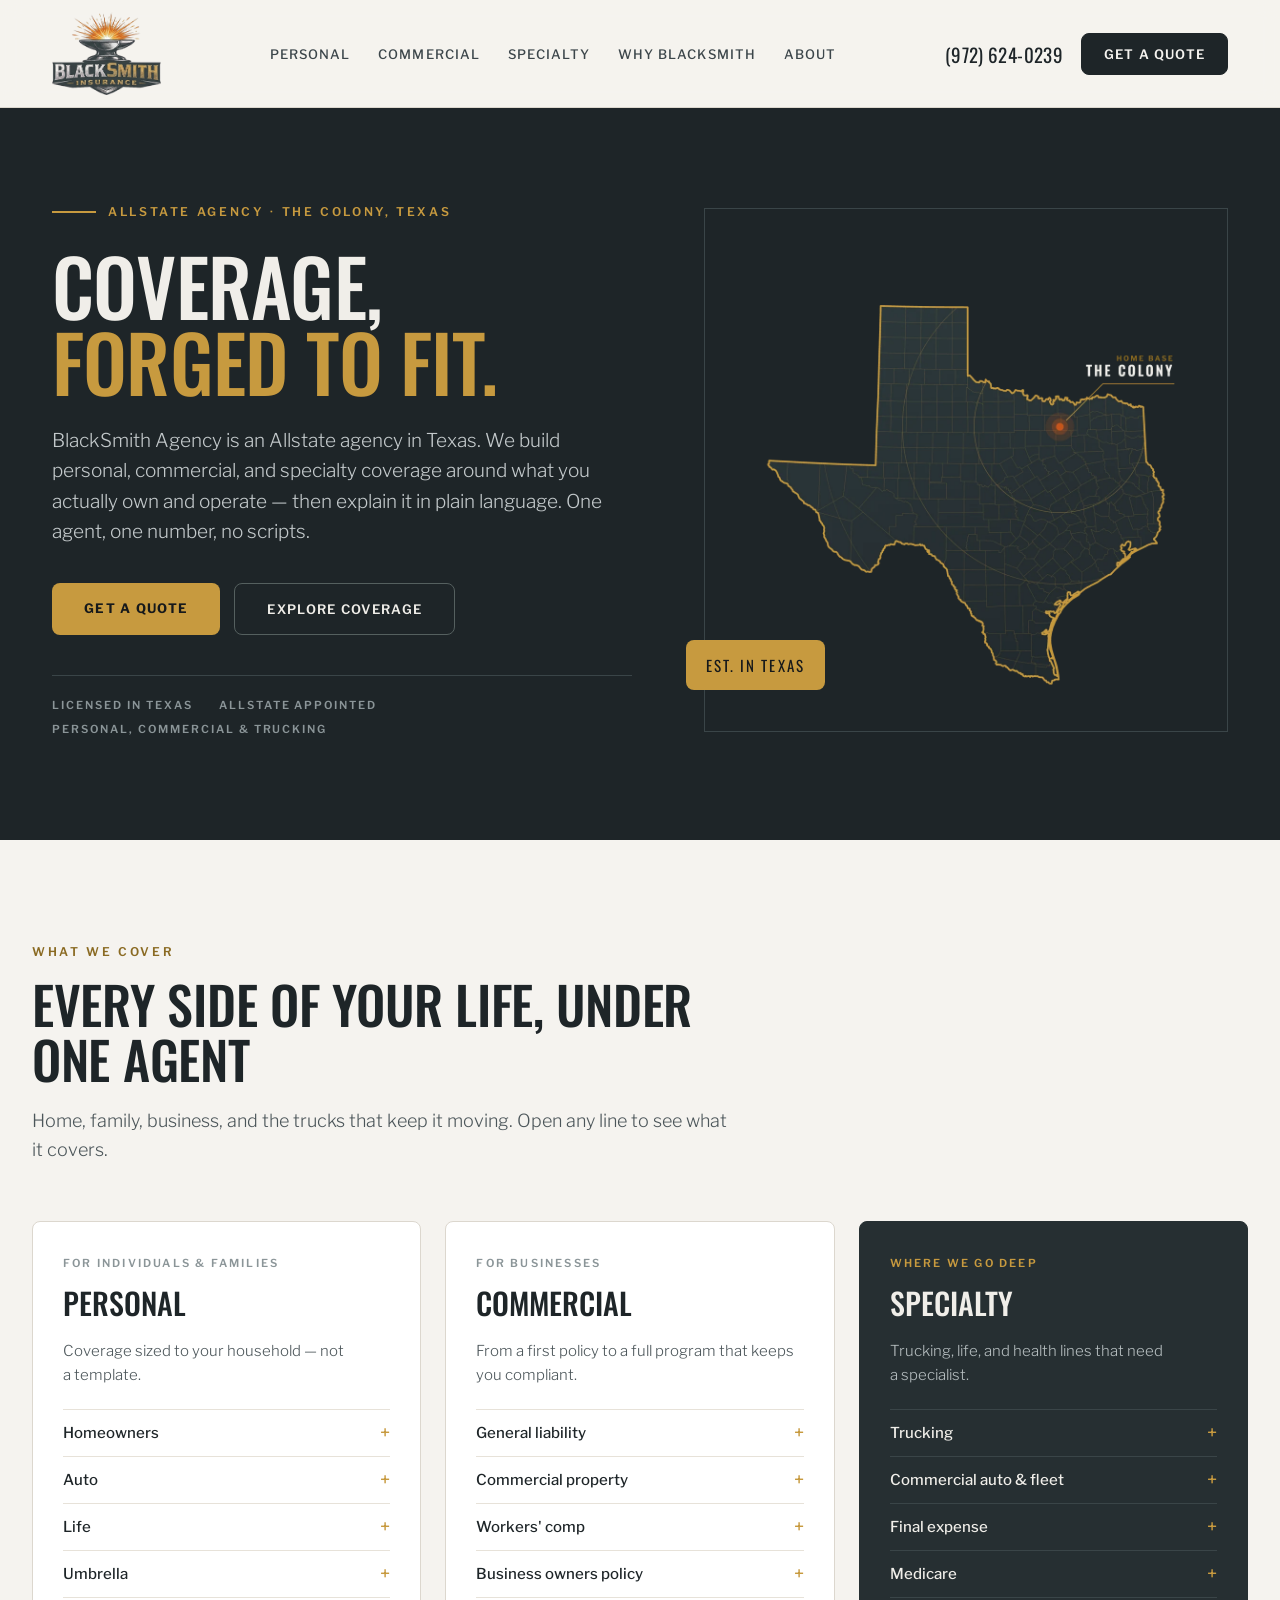
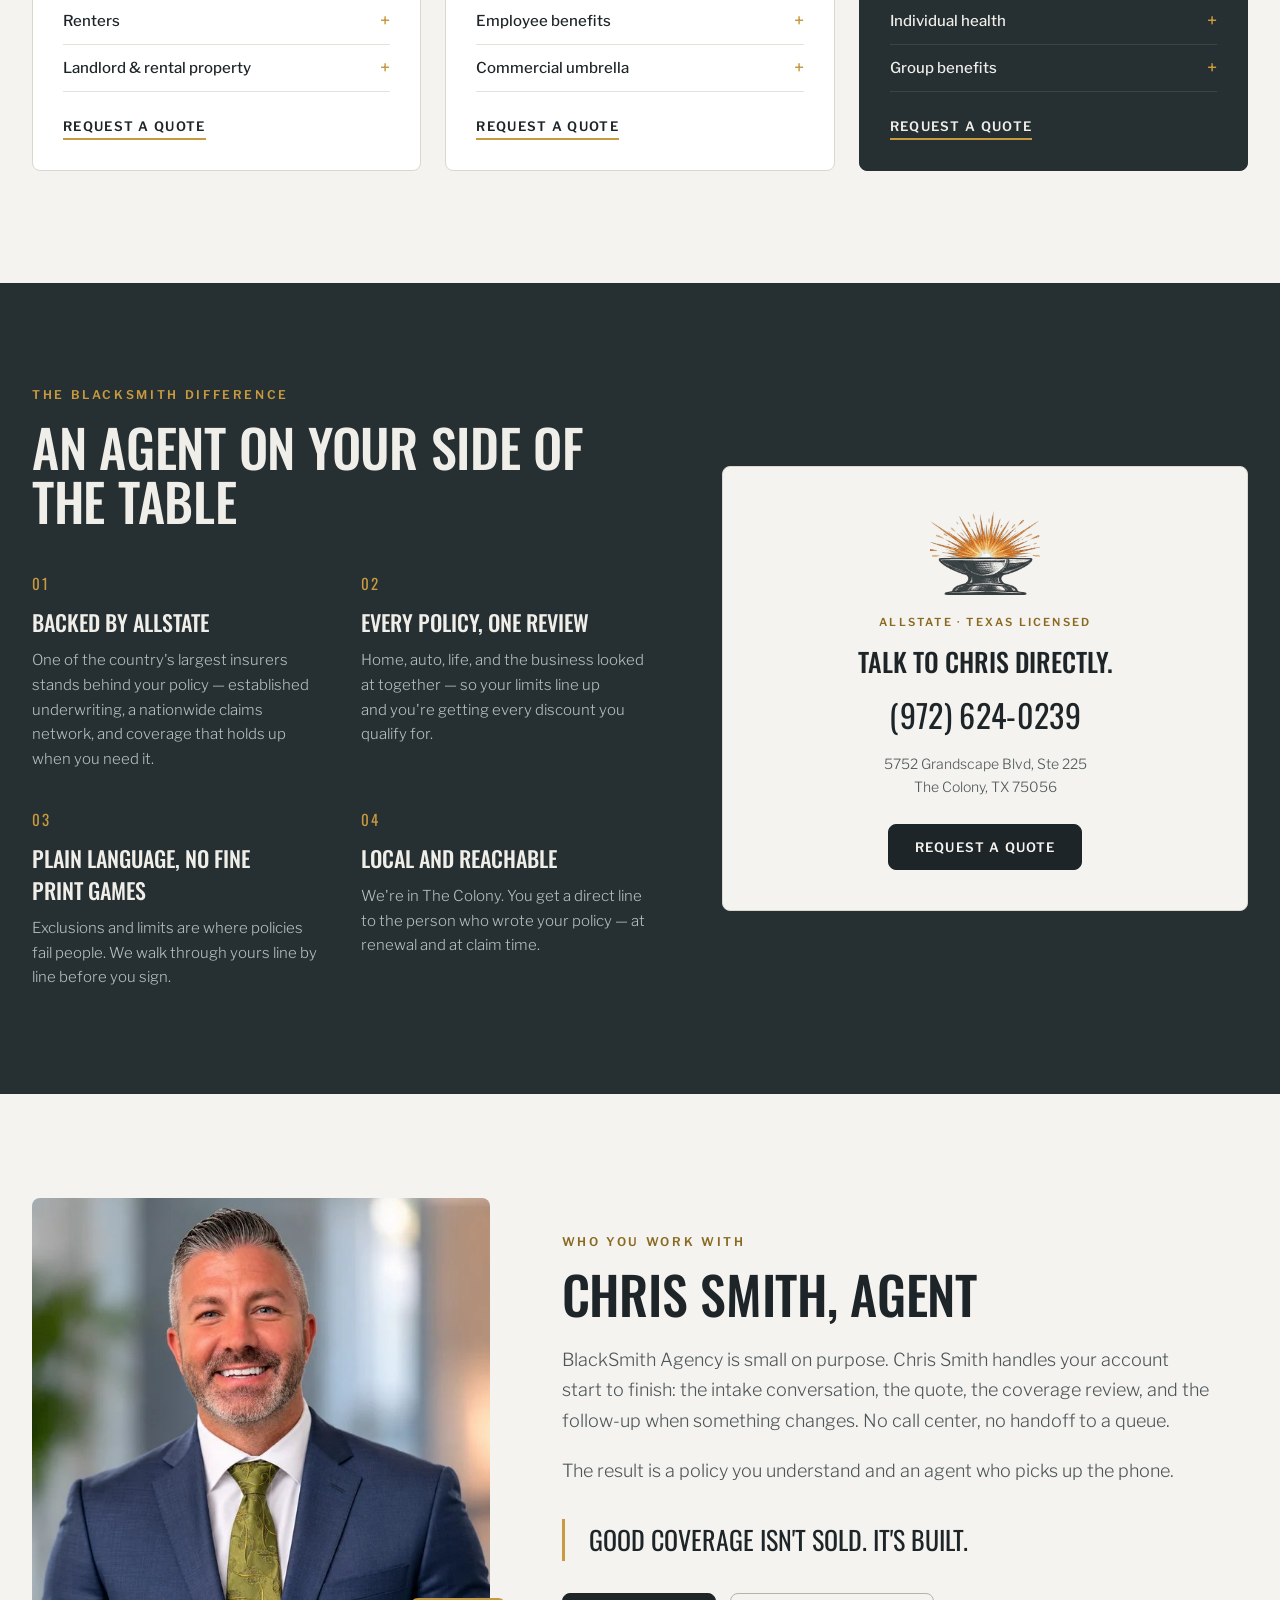
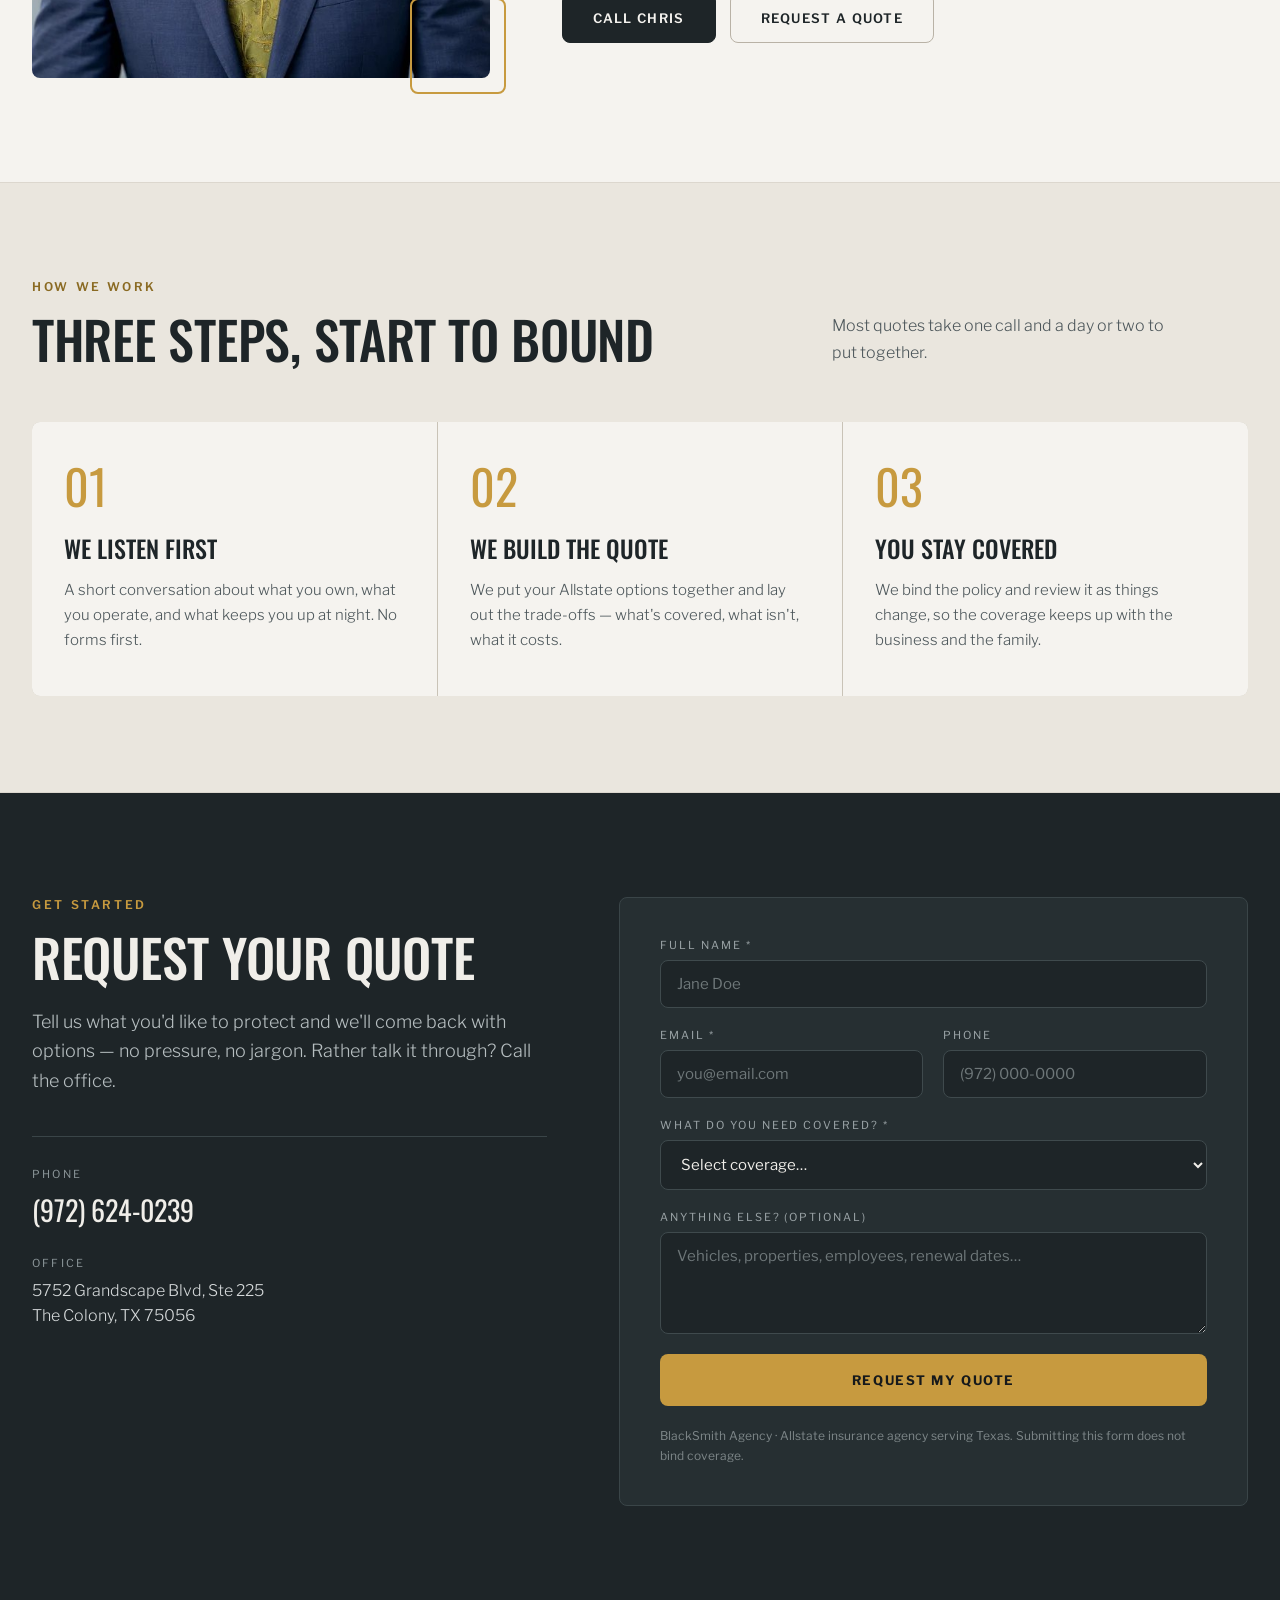
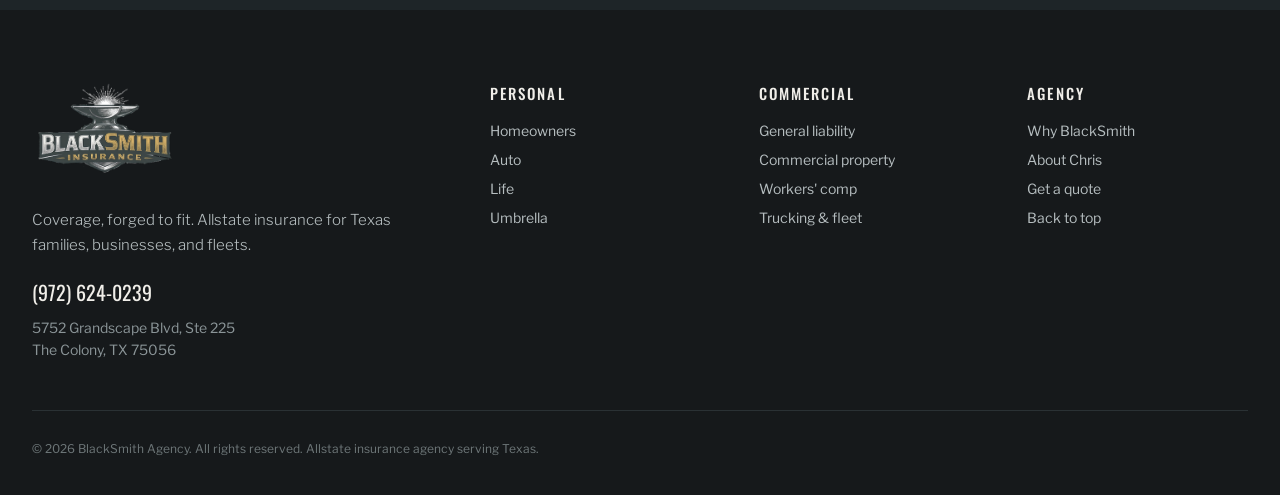
==== commit 3238415d: "Reposition copy from independent agency to Allstate Confirmed with the owner that BlackSmith is capt" ====
--- a/index.html
+++ b/index.html
@@ -4,12 +4,12 @@
 <meta charset="utf-8">
 <meta name="viewport" content="width=device-width, initial-scale=1">
 <title>BlackSmith Agency — Insurance in The Colony, Texas</title>
-<meta name="description" content="BlackSmith Agency is an independent insurance agency in The Colony, Texas. Personal, commercial, and specialty coverage — including trucking — built around what you actually own and operate.">
+<meta name="description" content="BlackSmith Agency is an Allstate insurance agency in The Colony, Texas. Personal, commercial, and specialty coverage — including trucking — built around what you actually own and operate.">
 <link rel="canonical" href="https://blacksmith-insurance-site.vercel.app/">
 
 <meta property="og:type" content="website">
 <meta property="og:title" content="BlackSmith Agency — Insurance in The Colony, Texas">
-<meta property="og:description" content="Independent insurance for Texas families, businesses, and fleets. One agent, multiple carriers, no scripts.">
+<meta property="og:description" content="Allstate insurance for Texas families, businesses, and fleets. One agent, one number, no scripts.">
 <meta property="og:image" content="/assets/og-image.jpg">
 <meta property="og:url" content="https://blacksmith-insurance-site.vercel.app/">
 <meta name="twitter:card" content="summary_large_image">
@@ -55,11 +55,11 @@
     <div class="hero-copy">
       <div class="eyebrow eyebrow-rule">
         <span class="rule"></span>
-        <span>Independent agency · The Colony, Texas</span>
+        <span>Allstate agency · The Colony, Texas</span>
       </div>
       <h1>Coverage,<br><span class="gold">forged to fit.</span></h1>
       <p class="hero-lede">
-        BlackSmith Agency is an independent Texas agency. We build personal, commercial, and specialty coverage around what you actually own and operate — then explain it in plain language. One agent, multiple carriers, no scripts.
+        BlackSmith Agency is an Allstate agency in Texas. We build personal, commercial, and specialty coverage around what you actually own and operate — then explain it in plain language. One agent, one number, no scripts.
       </p>
       <div class="btn-row">
         <a class="btn-gold" href="#quote">Get a Quote</a>
@@ -68,7 +68,7 @@
       <div class="trust-row">
         <span>Licensed in Texas</span>
         <span class="dot" aria-hidden="true"></span>
-        <span>Multiple carriers</span>
+        <span>Allstate appointed</span>
         <span class="dot" aria-hidden="true"></span>
         <span>Personal, commercial &amp; trucking</span>
       </div>
@@ -208,13 +208,13 @@
       <div class="why-grid">
         <div class="why-item">
           <div class="why-num">01</div>
-          <h3>Independent, not captive</h3>
-          <p>We aren't tied to one company. We shop the market and represent you, so the recommendation is about fit, not quota.</p>
+          <h3>Backed by Allstate</h3>
+          <p>One of the country's largest insurers stands behind your policy — established underwriting, a nationwide claims network, and coverage that holds up when you need it.</p>
         </div>
         <div class="why-item">
           <div class="why-num">02</div>
-          <h3>Multiple carriers, one review</h3>
-          <p>We compare options across trusted carriers and bring back the coverage and price that make sense together.</p>
+          <h3>Every policy, one review</h3>
+          <p>Home, auto, life, and the business looked at together — so your limits line up and you're getting every discount you qualify for.</p>
         </div>
         <div class="why-item">
           <div class="why-num">03</div>
@@ -234,7 +234,7 @@
          <aside class="why-media"><img src="/assets/why.jpg" alt="…"></aside> -->
     <aside class="why-card">
       <img class="why-card-mark" src="/assets/anvil-mark.png" alt="" width="340" height="261" loading="lazy">
-      <div class="why-card-kicker">Independent · Texas licensed</div>
+      <div class="why-card-kicker">Allstate · Texas licensed</div>
       <p class="why-card-lead">Talk to Chris directly.</p>
       <a class="why-card-phone" href="tel:+19726240239">(972) 624-0239</a>
       <address class="why-card-addr">
@@ -256,7 +256,7 @@
       <div class="eyebrow eyebrow-dark">Who you work with</div>
       <h2>Chris Smith, agent</h2>
       <p class="about-copy">
-        BlackSmith Agency is small on purpose. Chris Smith handles your account start to finish: the intake conversation, the carrier shopping, the coverage review, and the follow-up when something changes. No call center, no handoff to a queue.
+        BlackSmith Agency is small on purpose. Chris Smith handles your account start to finish: the intake conversation, the quote, the coverage review, and the follow-up when something changes. No call center, no handoff to a queue.
       </p>
       <p class="about-copy">
         The result is a policy you understand and an agent who picks up the phone.
@@ -278,7 +278,7 @@
         <div class="eyebrow eyebrow-dark">How we work</div>
         <h2>Three steps, start to bound</h2>
       </div>
-      <p class="process-note">Most quotes take one call and a day or two of shopping.</p>
+      <p class="process-note">Most quotes take one call and a day or two to put together.</p>
     </div>
     <div class="process-grid">
       <div class="process-cell">
@@ -288,8 +288,8 @@
       </div>
       <div class="process-cell">
         <div class="process-num">02</div>
-        <h3>We shop the market</h3>
-        <p>We pull options from our carriers and lay out the trade-offs — what's covered, what isn't, what it costs.</p>
+        <h3>We build the quote</h3>
+        <p>We put your Allstate options together and lay out the trade-offs — what's covered, what isn't, what it costs.</p>
       </div>
       <div class="process-cell">
         <div class="process-num">03</div>
@@ -360,7 +360,7 @@
         <button class="btn-submit span-2" type="submit">Request My Quote</button>
         <p id="form-notice" class="form-notice span-2" role="status" hidden></p>
       </form>
-      <p class="quote-fine">BlackSmith Agency · Independent insurance agency serving Texas. Submitting this form does not bind coverage.</p>
+      <p class="quote-fine">BlackSmith Agency · Allstate insurance agency serving Texas. Submitting this form does not bind coverage.</p>
     </div>
   </div>
 </section>
@@ -373,7 +373,7 @@
     <div class="footer-grid">
       <div>
         <img class="footer-logo" src="/assets/bsi-logo.png" alt="BlackSmith Insurance" width="375" height="250" loading="lazy">
-        <p class="footer-blurb">Coverage, forged to fit. Independent insurance for Texas families, businesses, and fleets.</p>
+        <p class="footer-blurb">Coverage, forged to fit. Allstate insurance for Texas families, businesses, and fleets.</p>
         <a class="footer-phone" href="tel:+19726240239">(972) 624-0239</a>
         <address class="footer-addr">5752 Grandscape Blvd, Ste 225<br>The Colony, TX 75056</address>
       </div>
@@ -405,7 +405,7 @@
         </div>
       </div>
     </div>
-    <p class="footer-legal">© 2026 BlackSmith Agency. All rights reserved. Independent insurance agency serving Texas.</p>
+    <p class="footer-legal">© 2026 BlackSmith Agency. All rights reserved. Allstate insurance agency serving Texas.</p>
   </div>
 </footer>
 
@@ -414,7 +414,7 @@
   "@context": "https://schema.org",
   "@type": "InsuranceAgency",
   "name": "BlackSmith Agency",
-  "description": "Independent insurance agency in The Colony, Texas offering personal, commercial, and specialty coverage including trucking.",
+  "description": "Allstate insurance agency in The Colony, Texas offering personal, commercial, and specialty coverage including trucking.",
   "telephone": "+1-972-624-0239",
   "url": "https://blacksmith-insurance-site.vercel.app/",
   "image": "https://blacksmith-insurance-site.vercel.app/assets/og-image.jpg",
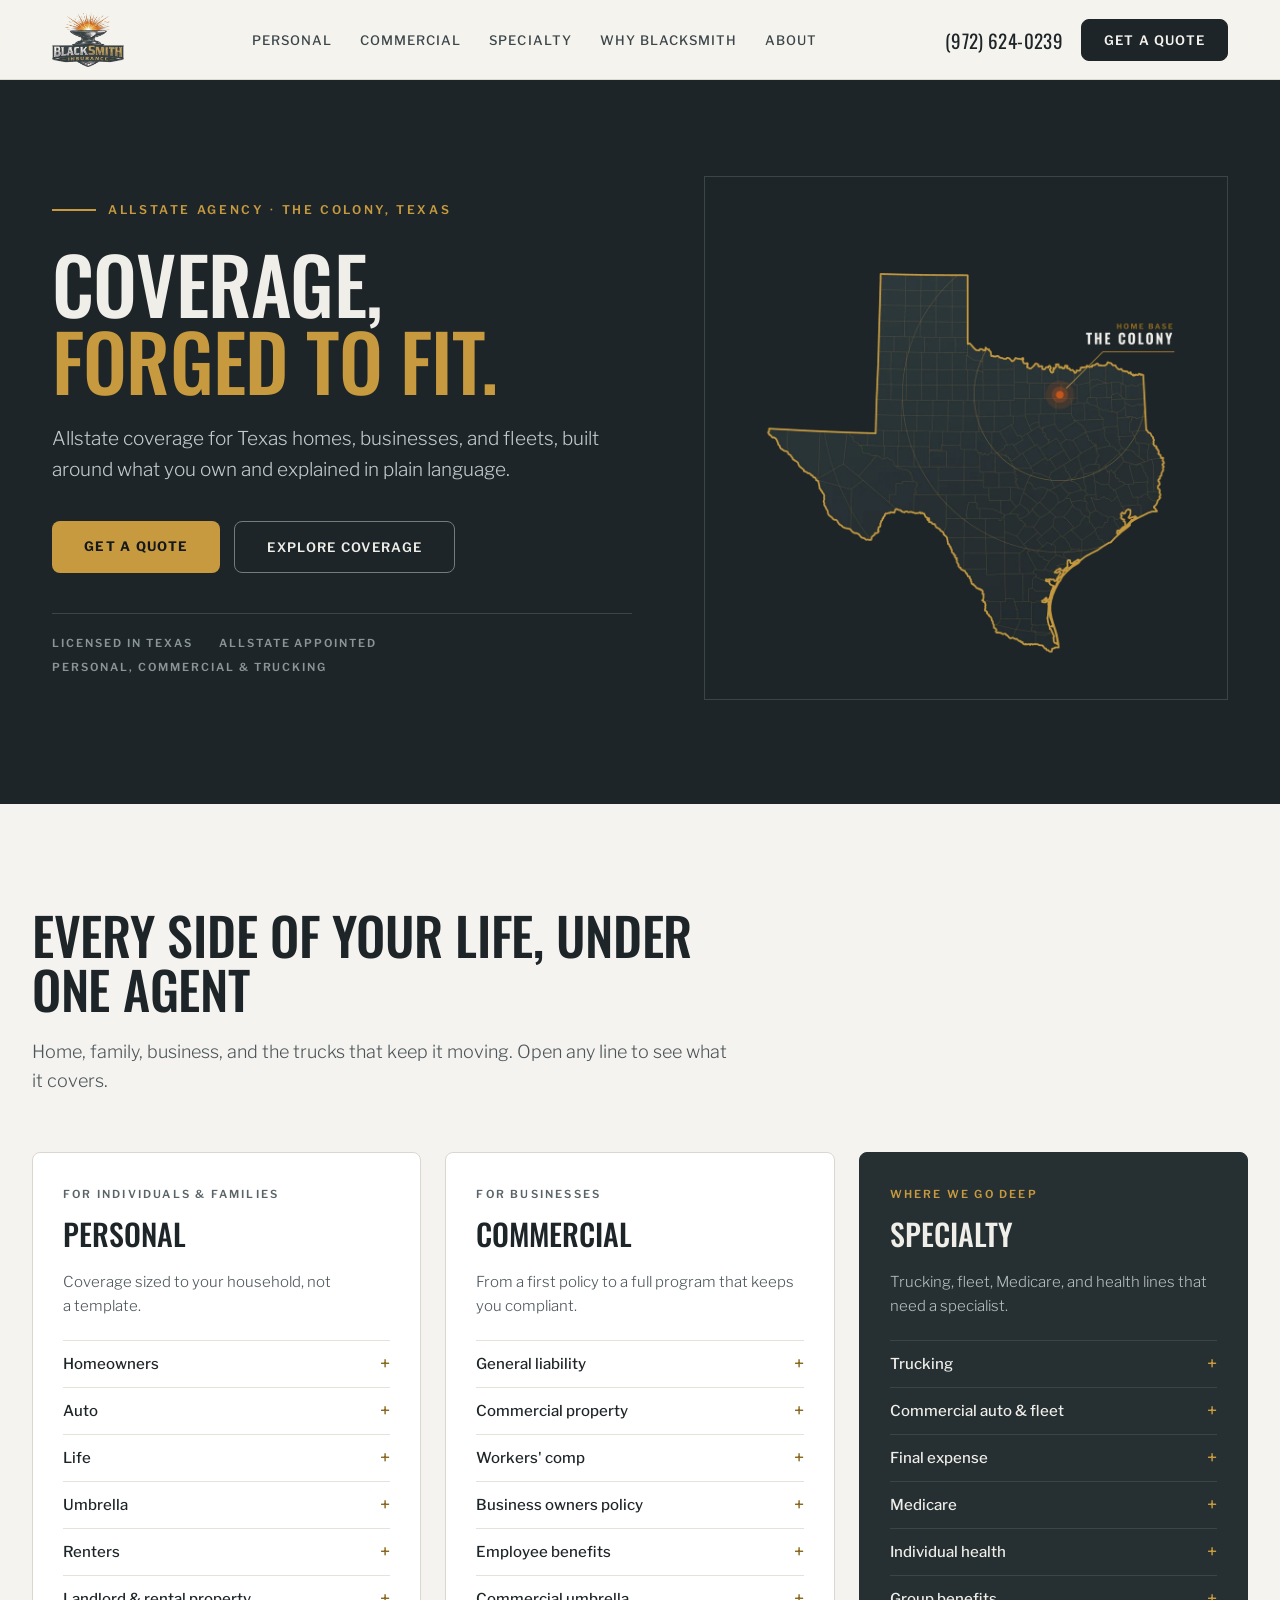
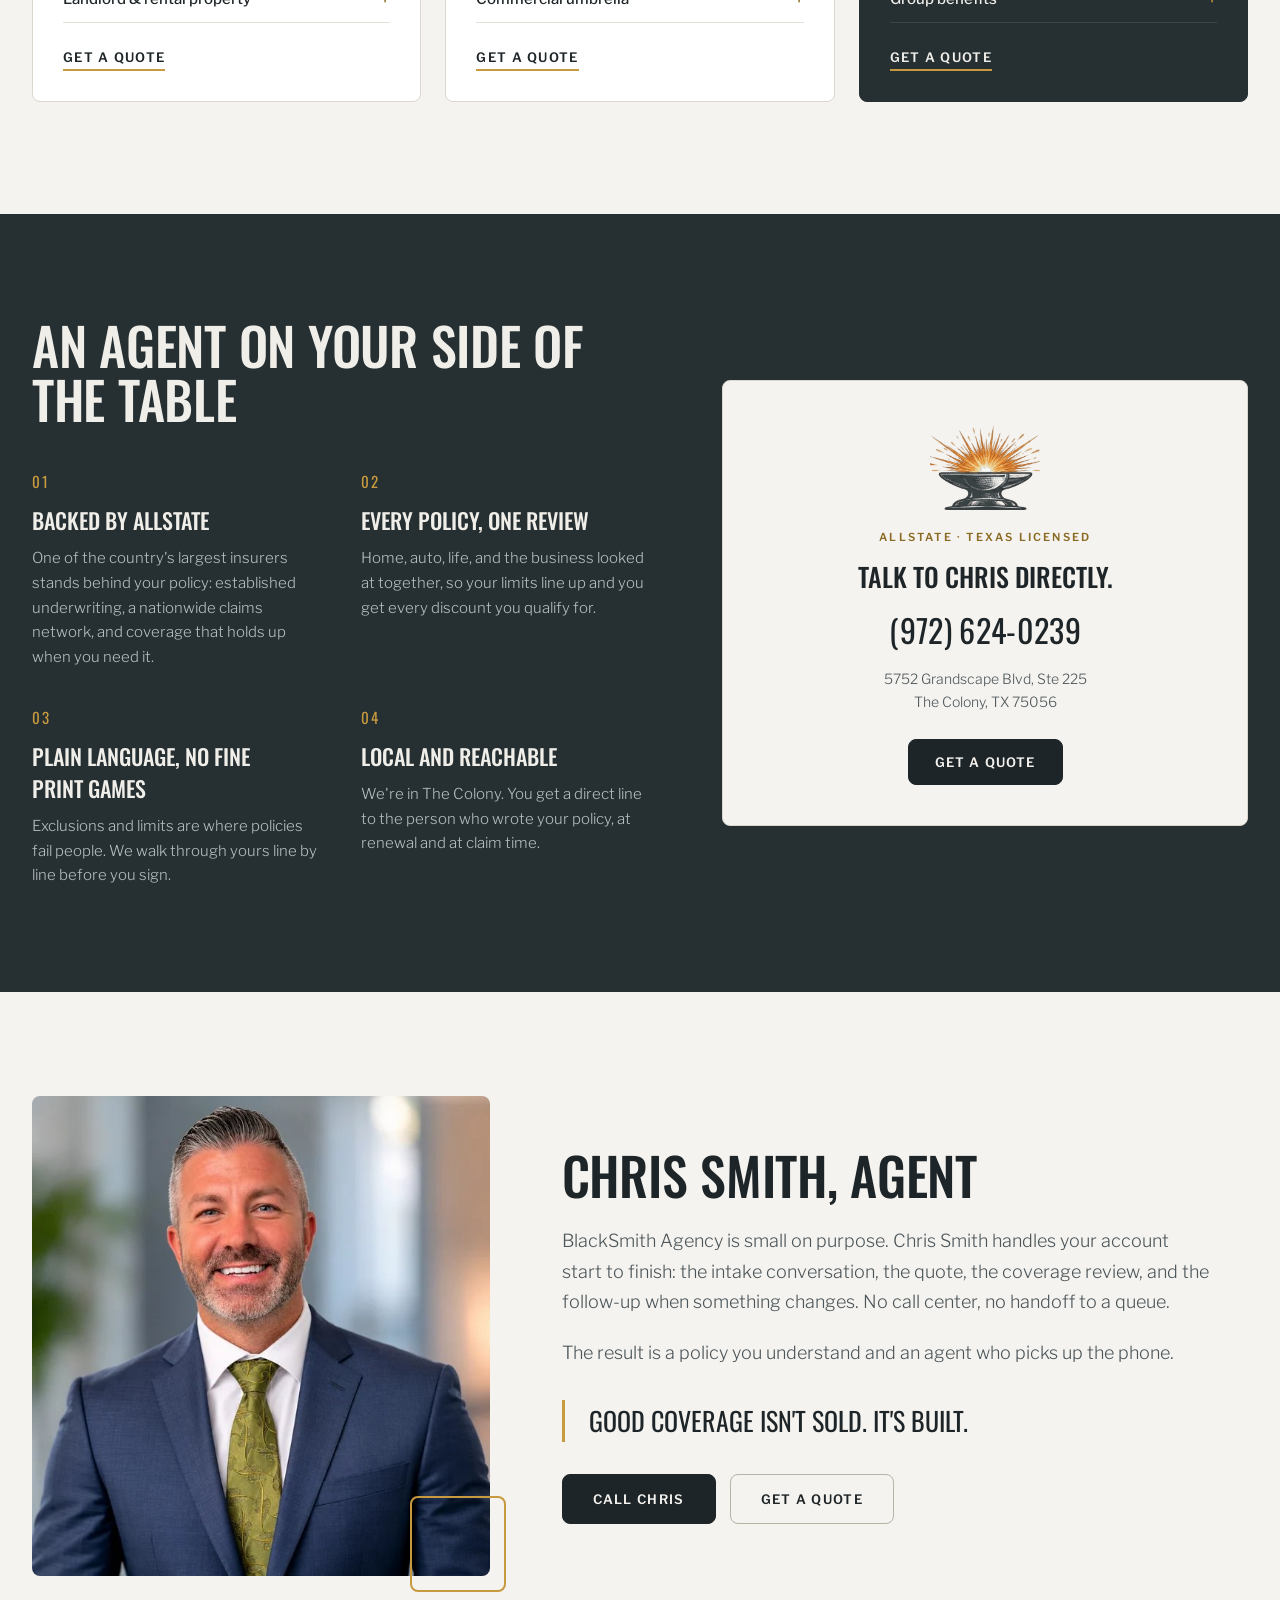
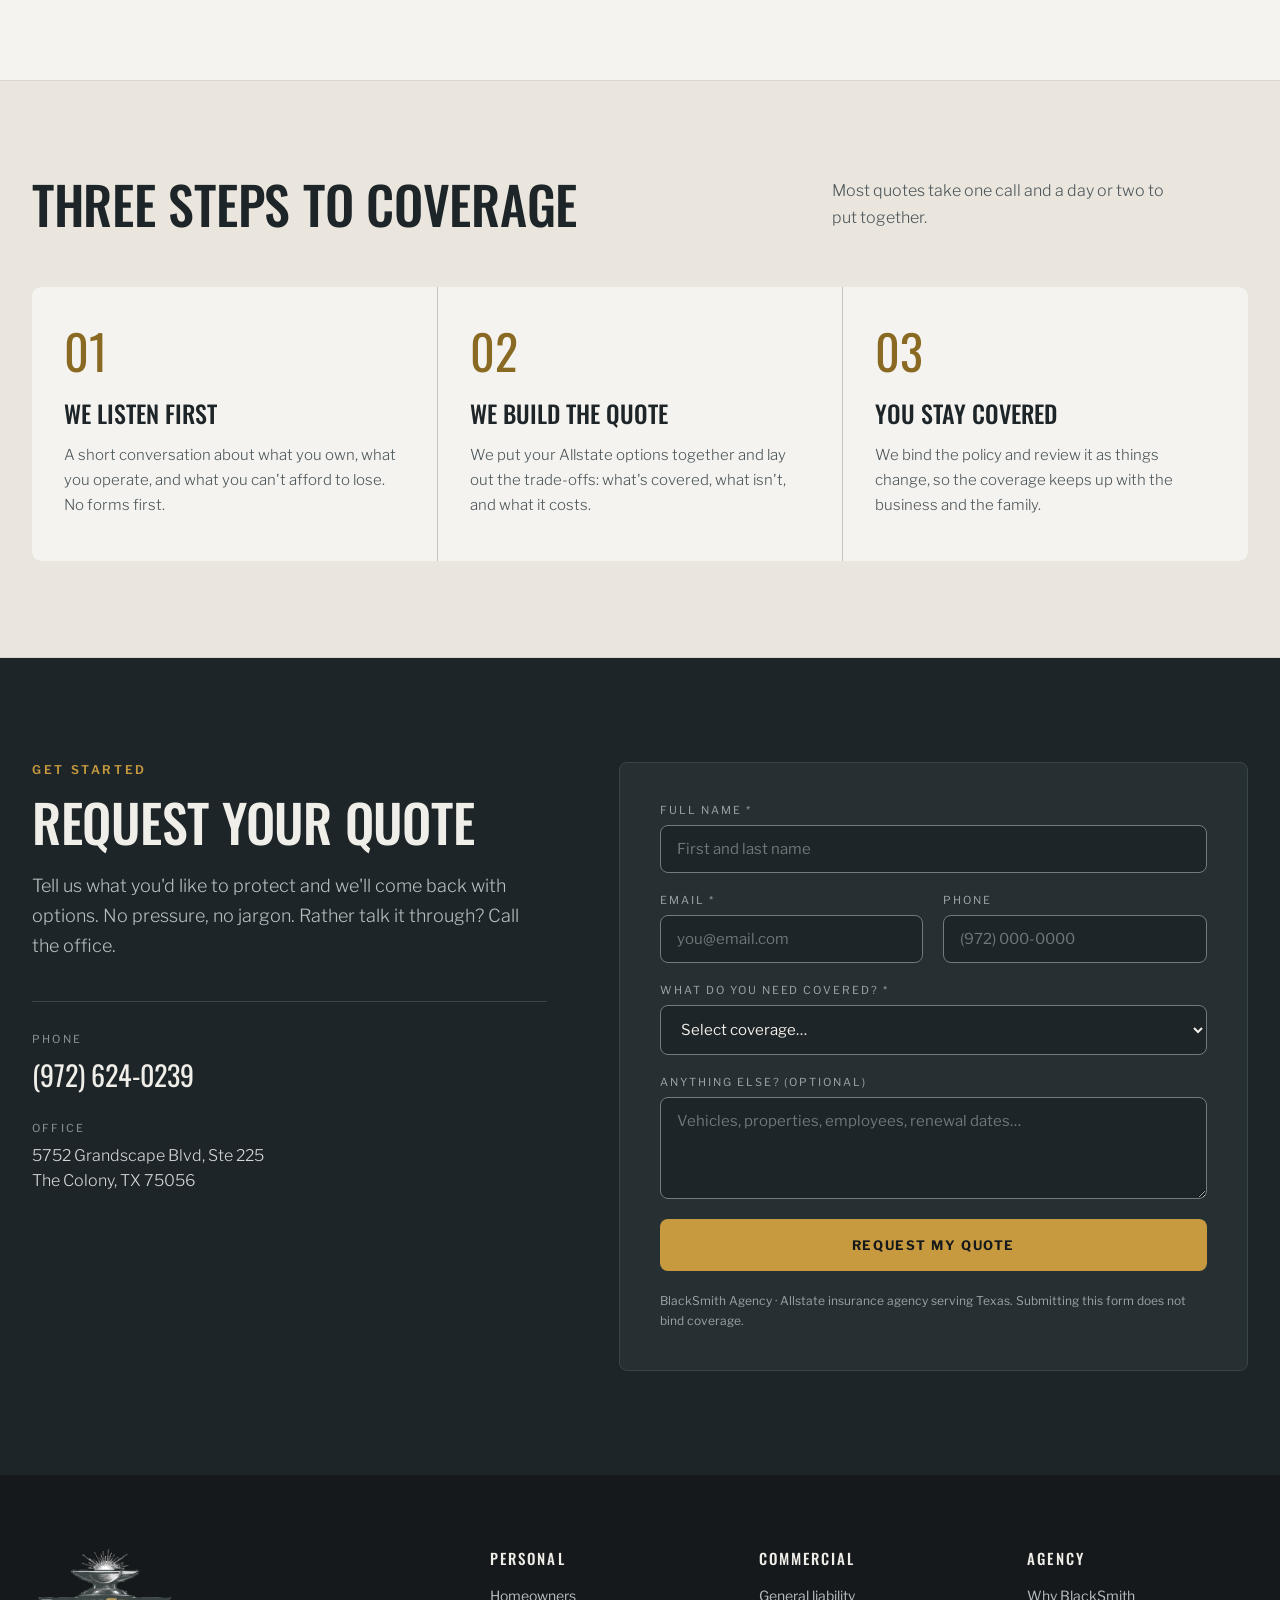
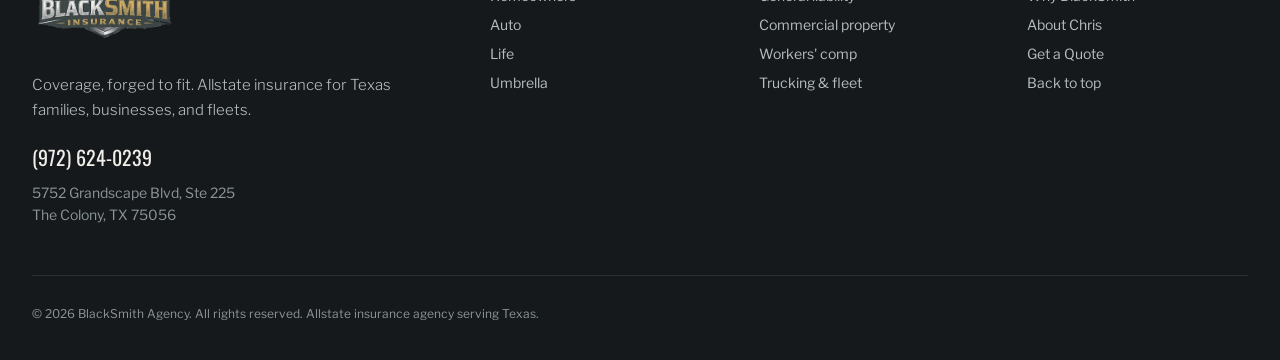
==== commit a07a09c8: "Fix usability, contrast, and copy issues from the design audit - Header shrinks to 80px; scroll-padd" ====
--- a/index.html
+++ b/index.html
@@ -3,14 +3,14 @@
 <head>
 <meta charset="utf-8">
 <meta name="viewport" content="width=device-width, initial-scale=1">
-<title>BlackSmith Agency — Insurance in The Colony, Texas</title>
-<meta name="description" content="BlackSmith Agency is an Allstate insurance agency in The Colony, Texas. Personal, commercial, and specialty coverage — including trucking — built around what you actually own and operate.">
+<title>BlackSmith Agency | Insurance in The Colony, Texas</title>
+<meta name="description" content="BlackSmith Agency is an Allstate insurance agency in The Colony, Texas. Personal, commercial, and specialty coverage, including trucking, built around what you own and operate.">
 <link rel="canonical" href="https://blacksmith-insurance-site.vercel.app/">
 
 <meta property="og:type" content="website">
-<meta property="og:title" content="BlackSmith Agency — Insurance in The Colony, Texas">
+<meta property="og:title" content="BlackSmith Agency | Insurance in The Colony, Texas">
 <meta property="og:description" content="Allstate insurance for Texas families, businesses, and fleets. One agent, one number, no scripts.">
-<meta property="og:image" content="/assets/og-image.jpg">
+<meta property="og:image" content="https://blacksmith-insurance-site.vercel.app/assets/og-image.jpg">
 <meta property="og:url" content="https://blacksmith-insurance-site.vercel.app/">
 <meta name="twitter:card" content="summary_large_image">
 <meta name="theme-color" content="#1E2528">
@@ -26,28 +26,28 @@
 </head>
 <body>
 
-<a class="skip-link" href="#top">Skip to content</a>
+<a class="skip-link" href="#main">Skip to content</a>
 
 <header class="site-header">
   <div class="header-inner">
-    <a class="brand" href="#top" aria-label="BlackSmith Insurance — home">
+    <a class="brand" href="#top" aria-label="BlackSmith Insurance home">
       <img src="/assets/blacksmith-logo.png" alt="BlackSmith Insurance" width="263" height="200">
     </a>
     <nav class="nav-links" aria-label="Primary">
-      <a href="#coverage">Personal</a>
-      <a href="#coverage">Commercial</a>
-      <a href="#coverage">Specialty</a>
+      <a href="#personal">Personal</a>
+      <a href="#commercial">Commercial</a>
+      <a href="#specialty">Specialty</a>
       <a href="#why">Why BlackSmith</a>
       <a href="#about">About</a>
     </nav>
     <div class="header-cta">
-      <a class="header-phone" href="tel:+19726240239">(972)&nbsp;624-0239</a>
+      <a class="header-phone" href="tel:+19726240239" aria-label="Call (972) 624-0239"><span class="header-phone-num">(972)&nbsp;624-0239</span><span class="header-phone-short" aria-hidden="true">Call</span></a>
       <a class="btn-dark" href="#quote">Get a Quote</a>
     </div>
   </div>
 </header>
 
-<main>
+<main id="main">
 
 <!-- ============ HERO ============ -->
 <section id="top" class="hero">
@@ -59,7 +59,7 @@
       </div>
       <h1>Coverage,<br><span class="gold">forged to fit.</span></h1>
       <p class="hero-lede">
-        BlackSmith Agency is an Allstate agency in Texas. We build personal, commercial, and specialty coverage around what you actually own and operate — then explain it in plain language. One agent, one number, no scripts.
+        Allstate coverage for Texas homes, businesses, and fleets, built around what you own and explained in plain language.
       </p>
       <div class="btn-row">
         <a class="btn-gold" href="#quote">Get a Quote</a>
@@ -80,7 +80,6 @@
              alt="Map of Texas marking The Colony, north of Dallas, as BlackSmith Agency's home base"
              width="1040" height="1040" fetchpriority="high">
       </div>
-      <div class="hero-badge">Est. in Texas</div>
     </div>
   </div>
 </section>
@@ -89,17 +88,16 @@
 <section id="coverage" class="coverage">
   <div class="container">
     <div class="section-head">
-      <div class="eyebrow eyebrow-dark">What we cover</div>
       <h2>Every side of your life, under one agent</h2>
       <p class="section-lede">Home, family, business, and the trucks that keep it moving. Open any line to see what it covers.</p>
     </div>
 
     <div class="coverage-grid">
 
-      <article class="cov-card">
+      <article id="personal" class="cov-card">
         <div class="cov-kicker">For individuals &amp; families</div>
         <h3>Personal</h3>
-        <p class="cov-blurb">Coverage sized to your household — not a template.</p>
+        <p class="cov-blurb">Coverage sized to your household, not a template.</p>
         <div class="acc">
           <details>
             <summary>Homeowners<span class="chev" aria-hidden="true">+</span></summary>
@@ -126,10 +124,10 @@
             <p>Covers the dwelling, liability, and lost rental income on properties you rent out.</p>
           </details>
         </div>
-        <a class="cov-link" href="#quote">Request a quote</a>
+        <a class="cov-link" href="#quote">Get a Quote</a>
       </article>
 
-      <article class="cov-card">
+      <article id="commercial" class="cov-card">
         <div class="cov-kicker">For businesses</div>
         <h3>Commercial</h3>
         <p class="cov-blurb">From a first policy to a full program that keeps you compliant.</p>
@@ -159,13 +157,13 @@
             <p>Adds a layer of liability protection above your primary commercial policies when a claim runs large.</p>
           </details>
         </div>
-        <a class="cov-link" href="#quote">Request a quote</a>
+        <a class="cov-link" href="#quote">Get a Quote</a>
       </article>
 
-      <article class="cov-card cov-card-dark">
+      <article id="specialty" class="cov-card cov-card-dark">
         <div class="cov-kicker">Where we go deep</div>
         <h3>Specialty</h3>
-        <p class="cov-blurb">Trucking, life, and health lines that need a specialist.</p>
+        <p class="cov-blurb">Trucking, fleet, Medicare, and health lines that need a specialist.</p>
         <div class="acc">
           <details>
             <summary>Trucking<span class="chev" aria-hidden="true">+</span></summary>
@@ -173,7 +171,7 @@
           </details>
           <details>
             <summary>Commercial auto &amp; fleet<span class="chev" aria-hidden="true">+</span></summary>
-            <p>Liability and physical damage for cars, vans, and light trucks used for business — one vehicle or a whole fleet.</p>
+            <p>Liability and physical damage for cars, vans, and light trucks used for business, from one vehicle to a whole fleet.</p>
           </details>
           <details>
             <summary>Final expense<span class="chev" aria-hidden="true">+</span></summary>
@@ -192,7 +190,7 @@
             <p>Benefit packages for teams of two and up, including enrollment support your staff can actually follow.</p>
           </details>
         </div>
-        <a class="cov-link" href="#quote">Request a quote</a>
+        <a class="cov-link" href="#quote">Get a Quote</a>
       </article>
 
     </div>
@@ -203,18 +201,17 @@
 <section id="why" class="why">
   <div class="why-inner">
     <div>
-      <div class="eyebrow eyebrow-gold">The BlackSmith difference</div>
       <h2 class="why-title">An agent on your side of the table</h2>
       <div class="why-grid">
         <div class="why-item">
           <div class="why-num">01</div>
           <h3>Backed by Allstate</h3>
-          <p>One of the country's largest insurers stands behind your policy — established underwriting, a nationwide claims network, and coverage that holds up when you need it.</p>
+          <p>One of the country's largest insurers stands behind your policy: established underwriting, a nationwide claims network, and coverage that holds up when you need it.</p>
         </div>
         <div class="why-item">
           <div class="why-num">02</div>
           <h3>Every policy, one review</h3>
-          <p>Home, auto, life, and the business looked at together — so your limits line up and you're getting every discount you qualify for.</p>
+          <p>Home, auto, life, and the business looked at together, so your limits line up and you get every discount you qualify for.</p>
         </div>
         <div class="why-item">
           <div class="why-num">03</div>
@@ -224,7 +221,7 @@
         <div class="why-item">
           <div class="why-num">04</div>
           <h3>Local and reachable</h3>
-          <p>We're in The Colony. You get a direct line to the person who wrote your policy — at renewal and at claim time.</p>
+          <p>We're in The Colony. You get a direct line to the person who wrote your policy, at renewal and at claim time.</p>
         </div>
       </div>
     </div>
@@ -240,7 +237,7 @@
       <address class="why-card-addr">
         5752 Grandscape Blvd, Ste 225<br>The Colony, TX 75056
       </address>
-      <a class="btn-dark why-card-btn" href="#quote">Request a Quote</a>
+      <a class="btn-dark why-card-btn" href="#quote">Get a Quote</a>
     </aside>
   </div>
 </section>
@@ -253,7 +250,6 @@
       <div class="about-accent" aria-hidden="true"></div>
     </div>
     <div>
-      <div class="eyebrow eyebrow-dark">Who you work with</div>
       <h2>Chris Smith, agent</h2>
       <p class="about-copy">
         BlackSmith Agency is small on purpose. Chris Smith handles your account start to finish: the intake conversation, the quote, the coverage review, and the follow-up when something changes. No call center, no handoff to a queue.
@@ -264,7 +260,7 @@
       <blockquote>Good coverage isn't sold. It's built.</blockquote>
       <div class="btn-row">
         <a class="btn-dark btn-lg" href="tel:+19726240239">Call Chris</a>
-        <a class="btn-outline" href="#quote">Request a Quote</a>
+        <a class="btn-outline" href="#quote">Get a Quote</a>
       </div>
     </div>
   </div>
@@ -275,8 +271,7 @@
   <div class="container">
     <div class="process-head">
       <div>
-        <div class="eyebrow eyebrow-dark">How we work</div>
-        <h2>Three steps, start to bound</h2>
+        <h2>Three steps to coverage</h2>
       </div>
       <p class="process-note">Most quotes take one call and a day or two to put together.</p>
     </div>
@@ -284,12 +279,12 @@
       <div class="process-cell">
         <div class="process-num">01</div>
         <h3>We listen first</h3>
-        <p>A short conversation about what you own, what you operate, and what keeps you up at night. No forms first.</p>
+        <p>A short conversation about what you own, what you operate, and what you can't afford to lose. No forms first.</p>
       </div>
       <div class="process-cell">
         <div class="process-num">02</div>
         <h3>We build the quote</h3>
-        <p>We put your Allstate options together and lay out the trade-offs — what's covered, what isn't, what it costs.</p>
+        <p>We put your Allstate options together and lay out the trade-offs: what's covered, what isn't, and what it costs.</p>
       </div>
       <div class="process-cell">
         <div class="process-num">03</div>
@@ -303,10 +298,10 @@
 <!-- ============ QUOTE ============ -->
 <section id="quote" class="quote">
   <div class="quote-inner">
-    <div>
+    <div class="quote-intro">
       <div class="eyebrow eyebrow-gold">Get started</div>
       <h2>Request your quote</h2>
-      <p class="quote-lede">Tell us what you'd like to protect and we'll come back with options — no pressure, no jargon. Rather talk it through? Call the office.</p>
+      <p class="quote-lede">Tell us what you'd like to protect and we'll come back with options. No pressure, no jargon. Rather talk it through? Call the office.</p>
       <div class="quote-contact">
         <div>
           <div class="quote-label">Phone</div>
@@ -325,7 +320,7 @@
       <form id="quote-form" class="quote-form" novalidate>
         <label class="field span-2">
           <span>Full name *</span>
-          <input type="text" name="name" placeholder="Jane Doe" autocomplete="name" required>
+          <input type="text" name="name" placeholder="First and last name" autocomplete="name" required>
         </label>
         <label class="field">
           <span>Email *</span>
@@ -339,18 +334,34 @@
           <span>What do you need covered? *</span>
           <select name="coverage" required>
             <option value="">Select coverage…</option>
-            <option>Personal — Home</option>
-            <option>Personal — Auto</option>
-            <option>Personal — Life</option>
-            <option>Personal — Umbrella</option>
-            <option>Commercial — General Liability</option>
-            <option>Commercial — Property</option>
-            <option>Commercial — Workers' Comp</option>
-            <option>Commercial — Business Owners Policy</option>
-            <option>Specialty — Trucking</option>
-            <option>Specialty — Medicare / Health</option>
-            <option>Benefits — Group</option>
-            <option>Not sure — need guidance</option>
+            <optgroup label="Personal">
+              <option value="Personal: Homeowners">Homeowners</option>
+              <option value="Personal: Auto">Auto</option>
+              <option value="Personal: Life">Life</option>
+              <option value="Personal: Umbrella">Umbrella</option>
+              <option value="Personal: Renters">Renters</option>
+              <option value="Personal: Landlord &amp; rental property">Landlord &amp; rental property</option>
+            </optgroup>
+            <optgroup label="Commercial">
+              <option value="Commercial: General liability">General liability</option>
+              <option value="Commercial: Commercial property">Commercial property</option>
+              <option value="Commercial: Workers' comp">Workers' comp</option>
+              <option value="Commercial: Business owners policy">Business owners policy</option>
+              <option value="Commercial: Employee benefits">Employee benefits</option>
+              <option value="Commercial: Commercial umbrella">Commercial umbrella</option>
+            </optgroup>
+            <optgroup label="Specialty">
+              <option value="Specialty: Trucking">Trucking</option>
+              <option value="Specialty: Commercial auto &amp; fleet">Commercial auto &amp; fleet</option>
+              <option value="Specialty: Final expense">Final expense</option>
+              <option value="Specialty: Medicare">Medicare</option>
+              <option value="Specialty: Individual health">Individual health</option>
+              <option value="Specialty: Group benefits">Group benefits</option>
+            </optgroup>
+            <optgroup label="Other">
+              <option>Several lines (bundle)</option>
+              <option>Not sure yet</option>
+            </optgroup>
           </select>
         </label>
         <label class="field span-2">
@@ -378,29 +389,29 @@
         <address class="footer-addr">5752 Grandscape Blvd, Ste 225<br>The Colony, TX 75056</address>
       </div>
       <div>
-        <h4>Personal</h4>
+        <h2>Personal</h2>
         <div class="footer-links">
-          <a href="#coverage">Homeowners</a>
-          <a href="#coverage">Auto</a>
-          <a href="#coverage">Life</a>
-          <a href="#coverage">Umbrella</a>
+          <a href="#personal">Homeowners</a>
+          <a href="#personal">Auto</a>
+          <a href="#personal">Life</a>
+          <a href="#personal">Umbrella</a>
         </div>
       </div>
       <div>
-        <h4>Commercial</h4>
+        <h2>Commercial</h2>
         <div class="footer-links">
-          <a href="#coverage">General liability</a>
-          <a href="#coverage">Commercial property</a>
-          <a href="#coverage">Workers' comp</a>
-          <a href="#coverage">Trucking &amp; fleet</a>
+          <a href="#commercial">General liability</a>
+          <a href="#commercial">Commercial property</a>
+          <a href="#commercial">Workers' comp</a>
+          <a href="#specialty">Trucking &amp; fleet</a>
         </div>
       </div>
       <div>
-        <h4>Agency</h4>
+        <h2>Agency</h2>
         <div class="footer-links">
           <a href="#why">Why BlackSmith</a>
           <a href="#about">About Chris</a>
-          <a href="#quote">Get a quote</a>
+          <a href="#quote">Get a Quote</a>
           <a href="#top">Back to top</a>
         </div>
       </div>
@@ -442,7 +453,7 @@
   form.addEventListener('submit', function (e) {
     e.preventDefault();
     if (!form.reportValidity()) return;
-    notice.textContent = 'This form isn’t connected yet — please call (972) 624-0239 and we’ll take care of you.';
+    notice.textContent = 'Online quote requests are coming soon. For now, please call (972) 624-0239 and we’ll take care of you.';
     notice.hidden = false;
   });
 })();
--- a/styles.css
+++ b/styles.css
@@ -16,20 +16,20 @@
   --gold:       #C79A3F;
   --gold-lt:    #E3C070;
   --gold-dk:    #8A6A22;  /* links on light */
-  --rust:       #C7551C;  /* link hover on light */
+  --rust:       #B04A17;  /* link hover on light: 4.9:1 on bone */
 
   --line:       #DCD7CE;
   --line-2:     #E7E2D9;
   --line-3:     #C9C3B7;
   --line-dk:    #3A4548;
-  --line-dk-2:  #3F4A4D;
+  --line-dk-2:  #727B7E;  /* input borders: 3:1 against panel and field */
   --line-dk-3:  #2A3134;
 
   --muted:      #4C565A;
   --muted-2:    #5A6468;
   --muted-3:    #3C464A;
   --slate:      #8B9598;
-  --steel:      #55605F;
+  --steel:      #727B7E;  /* ghost button border: 3:1 on ink */
 
   --on-dark:    #B6BEC0;
   --on-dark-2:  #AAB3B6;
@@ -42,11 +42,16 @@
   --shell: 1240px;
   --gutter: 32px;
   --radius: 8px;
+
+  /* Sticky header height is derived from these, so anchor jumps can clear it. */
+  --logo-h: 55px;
+  --header-pad: 12px;
+  --header-h: calc(var(--logo-h) + 2 * var(--header-pad) + 1px);
 }
 
 * { box-sizing: border-box; }
 
-html { scroll-behavior: smooth; }
+html { scroll-behavior: smooth; scroll-padding-top: var(--header-h); }
 
 body {
   margin: 0;
@@ -103,7 +108,6 @@
   font-weight: 600;
   margin-bottom: 18px;
 }
-.eyebrow-dark { color: var(--gold-dk); }
 .eyebrow-gold { color: var(--gold); }
 .eyebrow-rule {
   display: flex;
@@ -184,13 +188,13 @@
 .header-inner {
   max-width: var(--shell);
   margin: 0 auto;
-  padding: 12px var(--gutter);
+  padding: var(--header-pad) var(--gutter);
   display: flex;
   align-items: center;
   gap: 32px;
 }
 .brand { display: flex; align-items: center; flex: none; }
-.brand img { height: 83px; width: auto; display: block; }
+.brand img { height: var(--logo-h); width: auto; display: block; }
 
 .nav-links {
   display: flex;
@@ -219,6 +223,8 @@
   white-space: nowrap;
 }
 .header-phone:hover { color: var(--rust); }
+/* Short "Call" label replaces the number on narrow phones (see 560px query). */
+.header-phone-short { display: none; }
 
 /* ---------- hero ---------- */
 
@@ -282,19 +288,6 @@
   object-fit: contain;
   display: block;
 }
-.hero-badge {
-  position: absolute;
-  left: -18px;
-  bottom: 42px;
-  background: var(--gold);
-  color: var(--ink-3);
-  padding: 14px 20px;
-  font-family: var(--display);
-  font-size: 15px;
-  letter-spacing: 0.14em;
-  text-transform: uppercase;
-  border-radius: var(--radius);
-}
 
 /* ---------- section heads ---------- */
 
@@ -338,7 +331,7 @@
   font-size: 11px;
   letter-spacing: 0.2em;
   text-transform: uppercase;
-  color: var(--slate);
+  color: var(--muted-2);
   font-weight: 600;
   margin-bottom: 10px;
 }
@@ -369,7 +362,7 @@
 .acc summary::-webkit-details-marker { display: none; }
 .acc summary::marker { content: ""; }
 .acc .chev {
-  color: var(--gold);
+  color: var(--gold-dk);
   font-size: 18px;
   line-height: 1;
   transition: transform 0.2s;
@@ -406,6 +399,7 @@
 .cov-card-dark .acc { border-top-color: var(--line-dk); }
 .cov-card-dark .acc details { border-bottom-color: var(--line-dk); }
 .cov-card-dark .acc details p { color: var(--on-dark-2); }
+.cov-card-dark .acc .chev { color: var(--gold); }
 .cov-card-dark .cov-link { color: var(--bone-2); }
 .cov-card-dark .cov-link:hover { color: var(--gold); }
 
@@ -584,7 +578,7 @@
 .process-num {
   font-family: var(--display);
   font-size: 48px;
-  color: var(--gold);
+  color: var(--gold-dk);
   line-height: 1;
   margin-bottom: 20px;
 }
@@ -706,7 +700,7 @@
   margin: 20px 0 0;
   font-size: 12px;
   line-height: 1.6;
-  color: #7E8789;
+  color: #9BA4A7;
 }
 
 /* ---------- footer ---------- */
@@ -736,7 +730,7 @@
 }
 .footer-phone:hover { color: var(--gold); }
 .footer-addr { margin: 0; font-size: 14px; line-height: 1.6; color: var(--slate); }
-.site-footer h4 {
+.site-footer h2 {
   font-size: 15px;
   letter-spacing: 0.14em;
   color: var(--bone-2);
@@ -745,7 +739,7 @@
 .footer-links { display: flex; flex-direction: column; gap: 12px; font-size: 14px; }
 .footer-links a { color: var(--on-dark); }
 .footer-links a:hover { color: var(--gold); }
-.footer-legal { margin: 28px 0 0; font-size: 12px; color: #6E7779; line-height: 1.7; }
+.footer-legal { margin: 28px 0 0; font-size: 12px; color: var(--slate); line-height: 1.7; }
 
 /* ==========================================================================
    Responsive — additive; the prototype only hid .nav-links below 900px.
@@ -779,8 +773,13 @@
   .quote-inner { grid-template-columns: minmax(0, 1fr); }
 
   .hero-inner { padding: 64px var(--gutter) 76px; }
+
+  /* "Get a Quote" should land near the form, so it moves above the contact block. */
+  .quote-inner { row-gap: 0; }
+  .quote-intro { display: contents; }
+  .quote-panel { order: 1; }
+  .quote-contact { order: 2; margin-top: 48px; }
   .hero-media { max-width: 460px; }
-  .hero-badge { left: auto; right: -8px; bottom: 24px; }
 
   .coverage { padding: 76px var(--gutter) 80px; }
   .why,
@@ -808,8 +807,11 @@
 
   .why-grid { grid-template-columns: minmax(0, 1fr); gap: 28px; }
 
-  .header-inner { gap: 16px; padding: 10px var(--gutter); }
-  .brand img { height: 60px; }
+  .footer-links { gap: 2px; }
+  .footer-links a { padding: 10px 0; }
+
+  :root { --logo-h: 52px; --header-pad: 10px; }
+  .header-inner { gap: 16px; }
   .header-phone { font-size: 17px; }
   .btn-dark { padding: 10px 16px; font-size: 12px; }
 
@@ -827,10 +829,20 @@
 
 @media (max-width: 560px) {
   .header-cta { gap: 10px; }
-  .header-phone { display: none; }
-  .brand img { height: 54px; }
-
-  .hero-badge { font-size: 13px; padding: 11px 15px; right: 0; }
+  /* No room for the full number, but tap-to-call stays one tap away. */
+  .header-phone {
+    font-family: var(--body);
+    font-size: 12px;
+    font-weight: 600;
+    letter-spacing: 0.09em;
+    text-transform: uppercase;
+    border: 1px solid var(--ink);
+    border-radius: var(--radius);
+    padding: 10px 16px;
+  }
+  .header-phone-num { display: none; }
+  .header-phone-short { display: inline; }
+
 
   .cov-card { padding: 26px 22px 24px; }
   .process-cell { padding: 32px 24px 34px; }
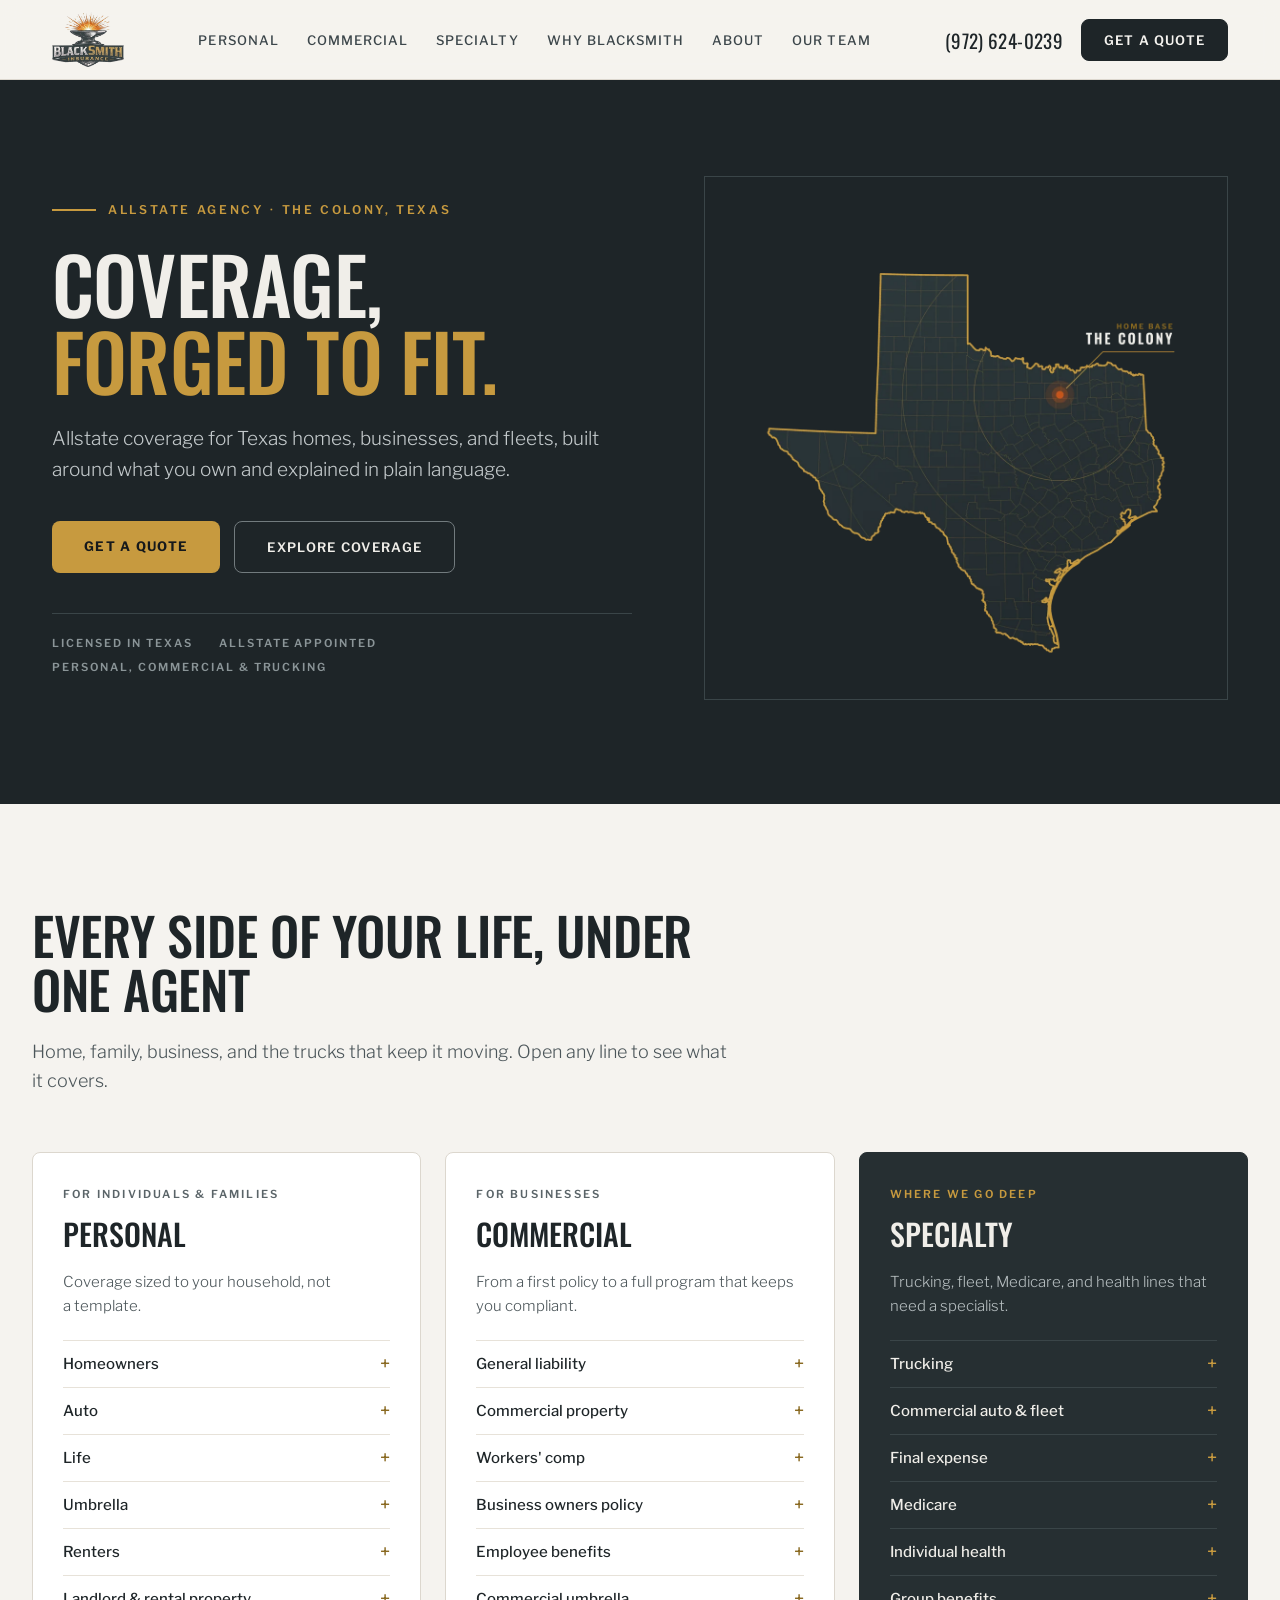
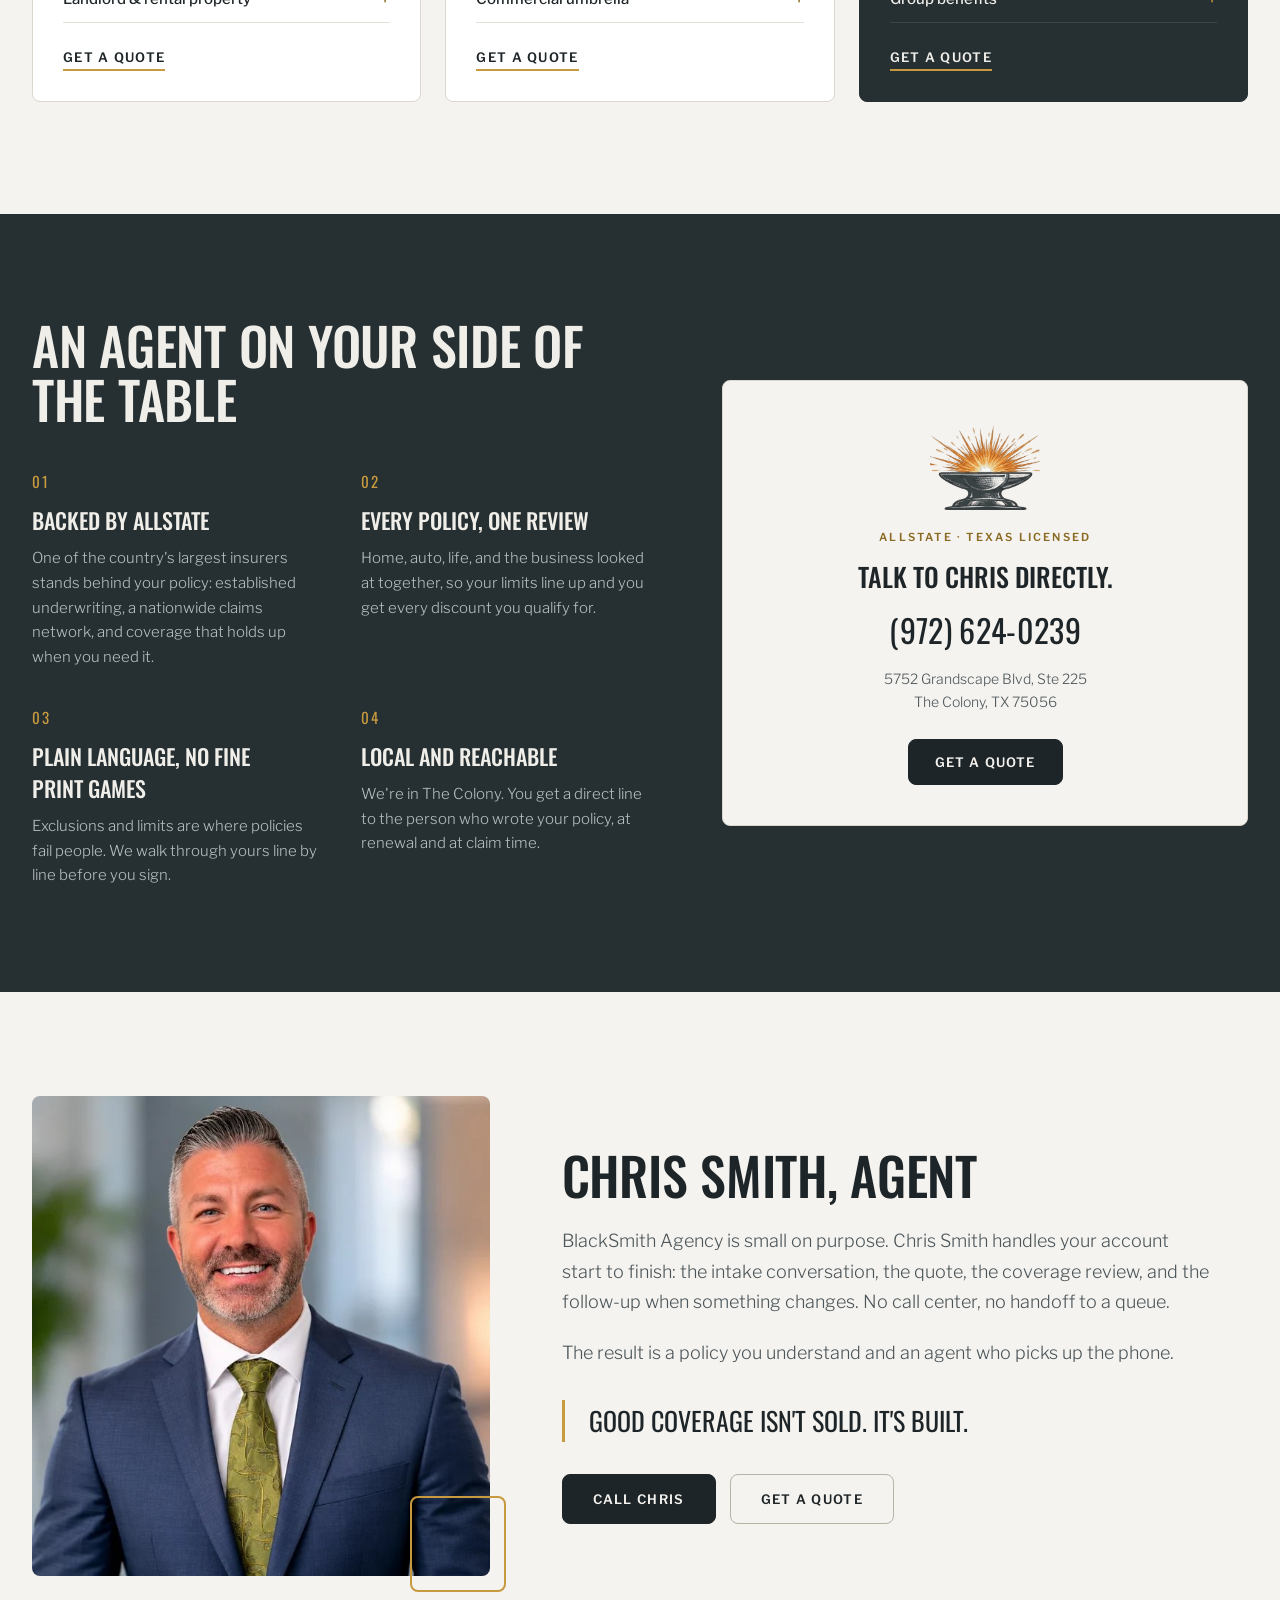
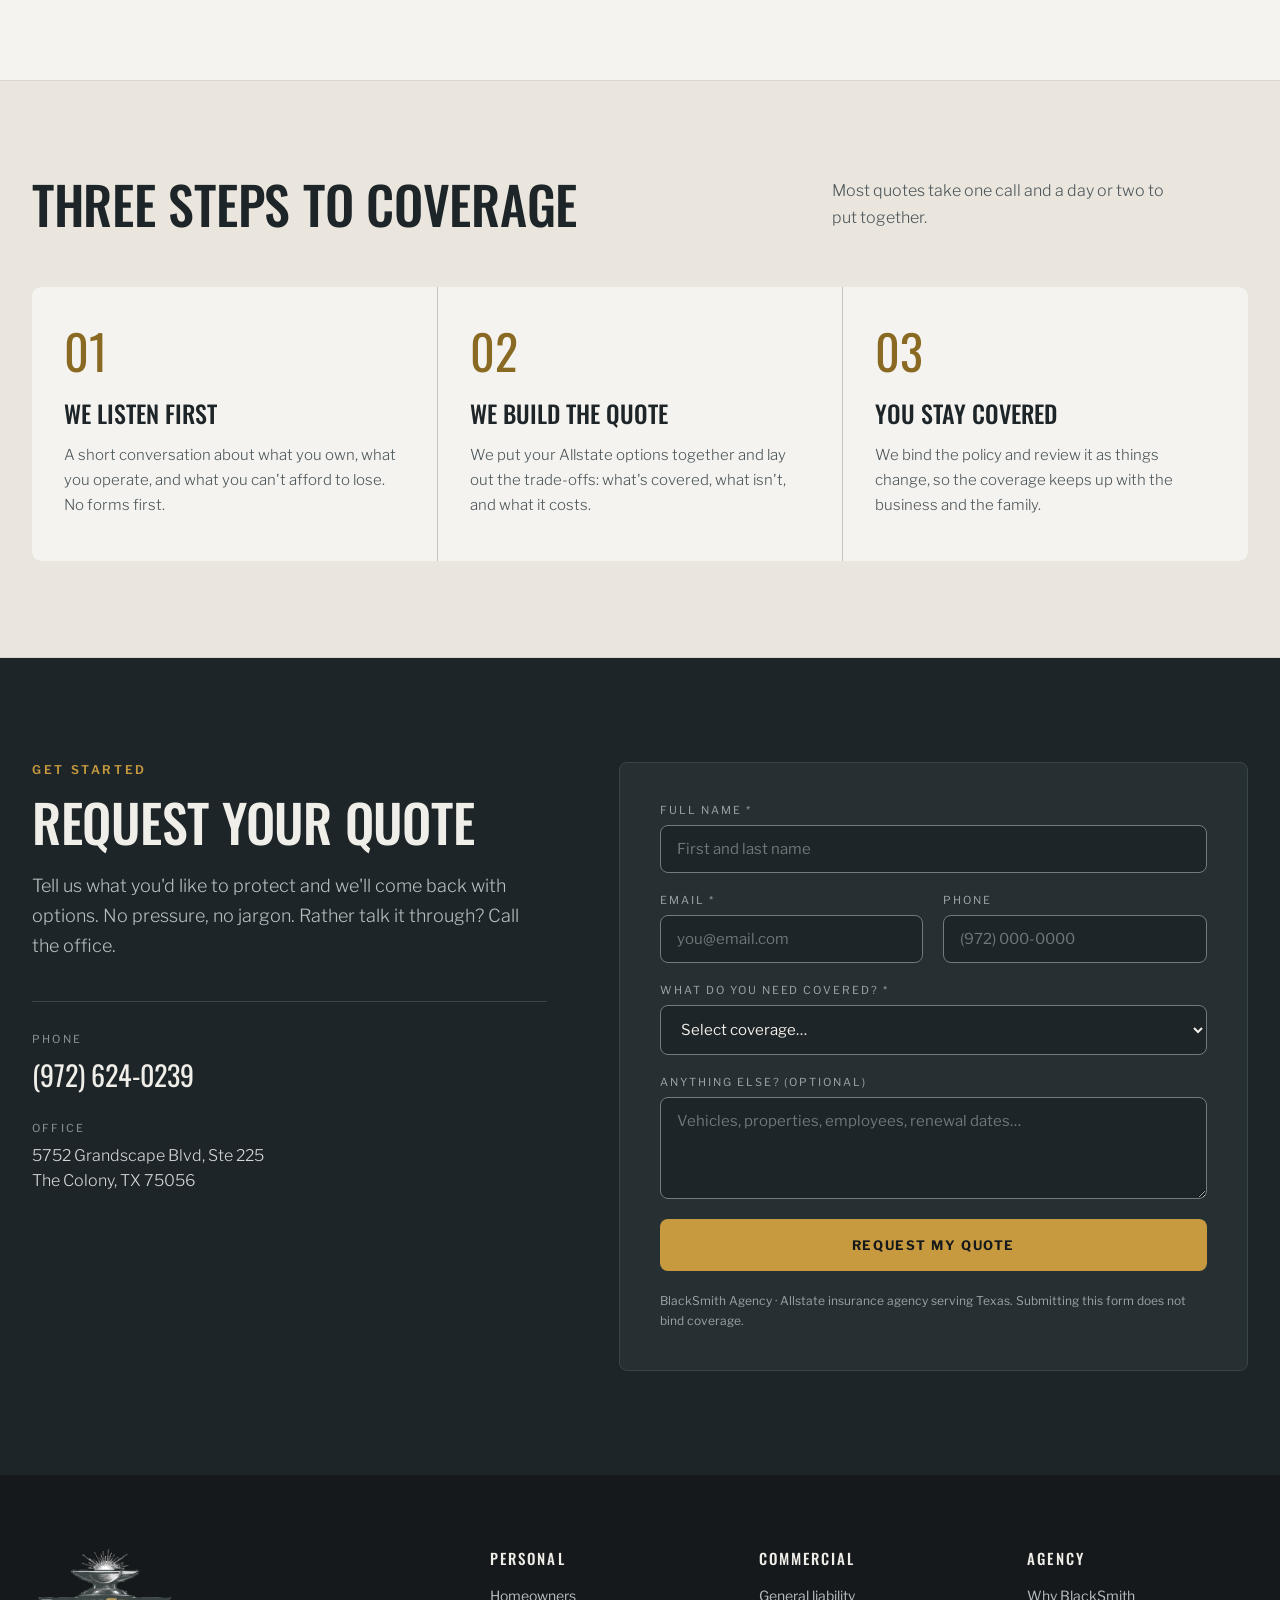
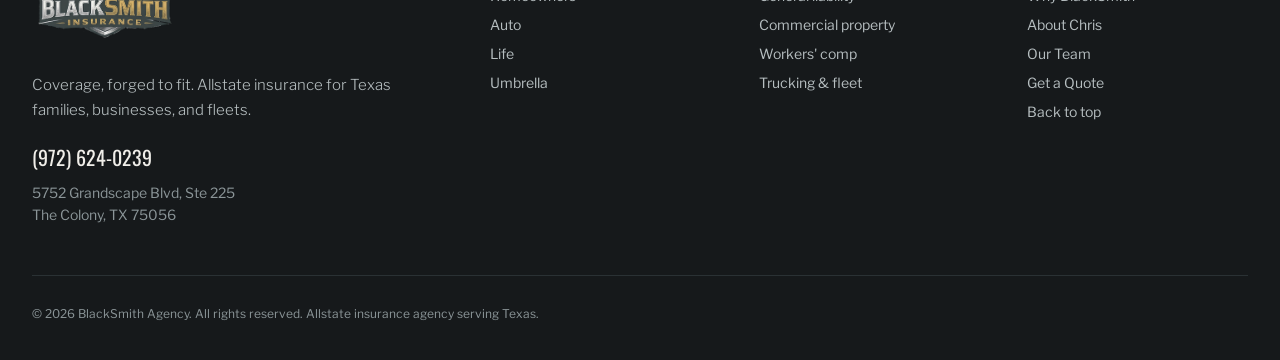
==== commit 5936fe72: "Add an Our Team page New /team page built from the Claude Design prototype "Blacksmith Our Team": ag" ====
--- a/index.html
+++ b/index.html
@@ -39,6 +39,7 @@
       <a href="#specialty">Specialty</a>
       <a href="#why">Why BlackSmith</a>
       <a href="#about">About</a>
+      <a href="/team">Our Team</a>
     </nav>
     <div class="header-cta">
       <a class="header-phone" href="tel:+19726240239" aria-label="Call (972) 624-0239"><span class="header-phone-num">(972)&nbsp;624-0239</span><span class="header-phone-short" aria-hidden="true">Call</span></a>
@@ -315,8 +316,8 @@
     </div>
 
     <div class="quote-panel">
-      <!-- To go live: add action="…" + method="post" pointing at your form
-           handler, then delete the interceptor script at the bottom of this file. -->
+      <!-- Submissions go to /api/quote (Vercel function), which creates the
+           lead in AgencyZoom. See README → "Quote form → AgencyZoom". -->
       <form id="quote-form" class="quote-form" novalidate>
         <label class="field span-2">
           <span>Full name *</span>
@@ -368,6 +369,12 @@
           <span>Anything else? (optional)</span>
           <textarea name="details" rows="4" placeholder="Vehicles, properties, employees, renewal dates…"></textarea>
         </label>
+        <!-- Honeypot: invisible to people; the server drops any submission
+             that fills it. -->
+        <label class="field-hp" aria-hidden="true">
+          <span>Leave this field empty</span>
+          <input type="text" name="website" tabindex="-1" autocomplete="off">
+        </label>
         <button class="btn-submit span-2" type="submit">Request My Quote</button>
         <p id="form-notice" class="form-notice span-2" role="status" hidden></p>
       </form>
@@ -411,6 +418,7 @@
         <div class="footer-links">
           <a href="#why">Why BlackSmith</a>
           <a href="#about">About Chris</a>
+          <a href="/team">Our Team</a>
           <a href="#quote">Get a Quote</a>
           <a href="#top">Back to top</a>
         </div>
@@ -443,18 +451,52 @@
 </script>
 
 <script>
-// The quote form has no backend yet. Rather than silently no-op (or claim a
-// success that never happened), tell the visitor how to reach the agency.
-// Delete this block once `action`/`method` are set on #quote-form.
+// Submits the quote form to /api/quote, which creates the lead in AgencyZoom.
+// Any failure falls back to the phone number rather than a dead end.
 (function () {
   var form = document.getElementById('quote-form');
   var notice = document.getElementById('form-notice');
   if (!form || !notice) return;
+  var button = form.querySelector('.btn-submit');
+  var FALLBACK = 'Something went wrong sending your request. Please call (972) 624-0239 and we’ll take care of you.';
+  var NOT_CONFIGURED = 'Online quote requests are coming soon. For now, please call (972) 624-0239 and we’ll take care of you.';
+
   form.addEventListener('submit', function (e) {
     e.preventDefault();
     if (!form.reportValidity()) return;
-    notice.textContent = 'Online quote requests are coming soon. For now, please call (972) 624-0239 and we’ll take care of you.';
-    notice.hidden = false;
+
+    var payload = {};
+    new FormData(form).forEach(function (value, key) { payload[key] = value; });
+
+    button.disabled = true;
+    button.textContent = 'Sending…';
+    notice.hidden = true;
+
+    // Only messages the server chose for the visitor are shown; network and
+    // parse errors (whose text is browser jargon) fall back to the phone number.
+    fetch('/api/quote', {
+      method: 'POST',
+      headers: { 'Content-Type': 'application/json' },
+      body: JSON.stringify(payload)
+    })
+      .then(function (res) {
+        return res.json().catch(function () { return {}; }).then(function (body) {
+          if (res.ok && body.ok) return null;
+          if (body.code === 'not_configured') return NOT_CONFIGURED;
+          return res.status === 400 && body.error ? body.error : FALLBACK;
+        });
+      }, function () { return FALLBACK; })
+      .then(function (problem) {
+        if (!problem) {
+          form.reset();
+          notice.textContent = 'Thanks, your request is in. We’ll be in touch shortly to talk through your options.';
+        } else {
+          notice.textContent = problem;
+        }
+        notice.hidden = false;
+        button.disabled = false;
+        button.textContent = 'Request My Quote';
+      });
   });
 })();
 </script>
--- a/styles.css
+++ b/styles.css
@@ -208,6 +208,11 @@
 }
 .nav-links a { color: var(--muted-3); white-space: nowrap; }
 .nav-links a:hover { color: var(--ink); }
+.nav-links a[aria-current="page"] {
+  color: var(--ink);
+  box-shadow: inset 0 -2px 0 var(--gold);
+  padding: 6px 0;
+}
 
 .header-cta {
   display: flex;
@@ -671,6 +676,17 @@
 .field select:focus,
 .field textarea:focus { border-color: var(--gold); outline: none; }
 
+/* Honeypot field — off-screen for people, present for bots. Not display:none,
+   which the lazier bots skip. */
+.field-hp {
+  position: absolute;
+  width: 1px;
+  height: 1px;
+  overflow: hidden;
+  clip-path: inset(50%);
+  white-space: nowrap;
+}
+
 .btn-submit {
   background: var(--gold);
   color: var(--ink-3);
@@ -685,6 +701,7 @@
   transition: background-color .18s ease;
 }
 .btn-submit:hover { background: var(--gold-lt); }
+.btn-submit:disabled { opacity: 0.65; cursor: default; }
 
 .form-notice {
   margin: 0;
@@ -742,6 +759,288 @@
 .footer-legal { margin: 28px 0 0; font-size: 12px; color: var(--slate); line-height: 1.7; }
 
 /* ==========================================================================
+   Our Team page (team.html) — from the Claude Design prototype "Blacksmith Our Team".
+   ========================================================================== */
+
+/* Gold is 2.6:1 on bone, so eyebrows on light sections use the darker gold. */
+.eyebrow-on-light { color: var(--gold-dk); }
+
+.team-hero { background: var(--ink); color: var(--bone-2); }
+.team-hero-inner {
+  max-width: var(--shell);
+  margin: 0 auto;
+  padding: 96px var(--gutter) 72px;
+}
+.team-hero-copy { max-width: 820px; }
+.team-hero h1 {
+  font-size: clamp(44px, 6.4vw, 76px);
+  line-height: 1.02;
+  margin: 0 0 26px;
+}
+.team-hero-lede {
+  font-size: 19px;
+  line-height: 1.6;
+  color: var(--on-dark-3);
+  margin: 0;
+  max-width: 36em;
+  font-weight: 300;
+}
+
+.team-roster {
+  display: flex;
+  flex-wrap: wrap;
+  gap: 20px 28px;
+  margin-top: 56px;
+  padding-top: 32px;
+  border-top: 1px solid var(--line-dk);
+}
+.team-roster a {
+  width: 92px;
+  display: flex;
+  flex-direction: column;
+  align-items: center;
+  gap: 10px;
+  color: var(--on-dark-4);
+  font-size: 13px;
+  line-height: 1.3;
+  text-align: center;
+}
+.team-roster a:hover { color: var(--gold-lt); }
+.team-roster img,
+.roster-initials {
+  width: 64px;
+  height: 64px;
+  border-radius: 50%;
+  border: 2px solid var(--line-dk);
+  box-sizing: border-box;
+  display: block;
+  transition: border-color .18s ease;
+}
+.team-roster img { object-fit: cover; object-position: center 18%; }
+.team-roster img.is-owner,
+.team-roster a:hover img,
+.team-roster a:hover .roster-initials { border-color: var(--gold); }
+.roster-initials {
+  display: flex;
+  align-items: center;
+  justify-content: center;
+  background: var(--ink-2);
+  color: var(--gold);
+  font-family: var(--display);
+  font-size: 22px;
+  letter-spacing: 0.04em;
+}
+
+/* ---------- owner ---------- */
+
+.owner { padding: 112px var(--gutter); background: var(--bone); scroll-margin-top: var(--header-h); }
+.owner-inner {
+  max-width: var(--shell);
+  margin: 0 auto;
+  display: grid;
+  grid-template-columns: minmax(0, 0.8fr) minmax(0, 1.2fr);
+  gap: 72px;
+  align-items: start;
+}
+.owner-media { position: relative; }
+.owner-media img {
+  width: 100%;
+  height: auto;
+  aspect-ratio: 4 / 5;
+  object-fit: cover;
+  object-position: 50% 15%;
+  display: block;
+  border-radius: var(--radius);
+}
+.owner-accent {
+  position: absolute;
+  left: -12px;
+  bottom: -12px;
+  width: 96px;
+  height: 96px;
+  border-left: 2px solid var(--gold);
+  border-bottom: 2px solid var(--gold);
+  border-bottom-left-radius: var(--radius);
+}
+.owner h2 { font-size: clamp(40px, 4.6vw, 56px); line-height: 1.04; margin: 0; }
+.owner-pull {
+  font-family: var(--display);
+  font-size: 24px;
+  line-height: 1.4;
+  margin: 28px 0 0;
+  max-width: 30em;
+}
+.owner-copy {
+  margin: 28px 0 36px;
+  max-width: 40em;
+  font-size: 16px;
+  line-height: 1.75;
+  color: var(--muted-3);
+}
+.owner-copy p { margin: 0 0 18px; }
+.owner-copy p:last-child { margin-bottom: 0; }
+
+/* ---------- shared member pieces ---------- */
+
+.team-section-inner { max-width: var(--shell); margin: 0 auto; }
+
+.member-photo {
+  width: 168px;
+  height: auto;
+  aspect-ratio: 4 / 5;
+  object-fit: cover;
+  object-position: center top;
+  display: block;
+  flex: none;
+  border-radius: 6px;
+}
+.member-photo-placeholder {
+  display: flex;
+  align-items: center;
+  justify-content: center;
+  background: var(--bone-3);
+  border: 1px dashed var(--line-3);
+  box-sizing: border-box;
+  color: var(--gold-dk);
+  font-family: var(--display);
+  font-size: 52px;
+  letter-spacing: 0.04em;
+}
+.member-name { font-size: 28px; line-height: 1.05; margin: 0 0 10px; }
+.member-role {
+  margin: 0;
+  font-size: 12px;
+  line-height: 1.6;
+  letter-spacing: 0.16em;
+  text-transform: uppercase;
+  font-weight: 600;
+  color: var(--gold-dk);
+}
+.member-tags {
+  list-style: none;
+  margin: 14px 0 16px;
+  padding: 0;
+  display: flex;
+  flex-wrap: wrap;
+  gap: 8px;
+}
+.member-tags li {
+  font-size: 12px;
+  font-weight: 500;
+  color: var(--muted-3);
+  border: 1px solid var(--line-3);
+  border-radius: 999px;
+  padding: 5px 12px;
+}
+.member-tags .tag-gold {
+  background: var(--gold-lt);
+  border-color: var(--gold-lt);
+  color: var(--ink-3);
+  font-weight: 600;
+}
+.member-bio { font-size: 15px; line-height: 1.75; color: var(--muted-3); }
+.member-bio p { margin: 0 0 16px; }
+.member-bio p:last-child { margin-bottom: 0; }
+
+.leader-card,
+.agent-card { scroll-margin-top: calc(var(--header-h) + 24px); }
+
+/* ---------- leadership ---------- */
+
+.leaders {
+  padding: 104px var(--gutter);
+  background: var(--bone-3);
+  border-top: 1px solid var(--line);
+  border-bottom: 1px solid var(--line);
+}
+.leaders .section-head { margin-bottom: 48px; }
+.leaders .section-head h2,
+.agents .section-head h2 { margin: 0; }
+.leader-grid {
+  display: grid;
+  grid-template-columns: repeat(2, minmax(0, 1fr));
+  gap: 28px;
+}
+.leader-card {
+  background: var(--bone);
+  border: 1px solid var(--line);
+  border-radius: var(--radius);
+  padding: 32px;
+}
+.leader-head {
+  display: flex;
+  align-items: flex-end;
+  gap: 24px;
+  margin-bottom: 28px;
+}
+.leader-head .member-name { font-size: 32px; }
+.leader-head .member-tags { margin-bottom: 0; }
+
+/* ---------- licensed agents ---------- */
+
+.agents { padding: 104px var(--gutter) 112px; background: var(--bone); }
+.agents-head {
+  display: flex;
+  flex-wrap: wrap;
+  align-items: flex-end;
+  justify-content: space-between;
+  gap: 20px 48px;
+  margin-bottom: 48px;
+}
+.agents-head .section-head { margin-bottom: 0; }
+.agents-head .section-lede { max-width: 28em; }
+.agent-grid {
+  display: grid;
+  grid-template-columns: repeat(2, minmax(0, 1fr));
+  gap: 28px;
+}
+.agent-card {
+  background: #FBFAF7;
+  border: 1px solid var(--line-2);
+  border-radius: var(--radius);
+  padding: 28px;
+  display: flex;
+  align-items: flex-start;
+  gap: 28px;
+}
+.agent-card > div { min-width: 0; }
+
+.team-contact {
+  background: var(--ink);
+  color: var(--bone-2);
+  border-radius: var(--radius);
+  padding: 40px;
+  display: flex;
+  flex-direction: column;
+  justify-content: space-between;
+  gap: 32px;
+}
+.team-contact .eyebrow-rule { margin-bottom: 16px; }
+.team-contact h3 { font-size: 36px; line-height: 1.1; margin: 0 0 16px; }
+.team-contact p {
+  margin: 0;
+  font-size: 16px;
+  line-height: 1.7;
+  font-weight: 300;
+  color: var(--on-dark-3);
+  max-width: 26em;
+}
+.team-contact-phone {
+  display: block;
+  font-family: var(--display);
+  font-size: 34px;
+  color: var(--bone-2);
+  margin-bottom: 12px;
+}
+.team-contact-phone:hover { color: var(--gold); }
+.team-contact address {
+  font-size: 14px;
+  line-height: 1.6;
+  color: var(--on-dark-2);
+  margin-bottom: 24px;
+}
+
+/* ==========================================================================
    Responsive — additive; the prototype only hid .nav-links below 900px.
    ========================================================================== */
 
@@ -749,19 +1048,25 @@
   .hero-inner,
   .why-inner,
   .about-inner,
-  .quote-inner { gap: 48px; }
+  .quote-inner,
+  .owner-inner { gap: 48px; }
   .footer-grid { gap: 36px; }
 }
 
 /* The prototype dropped the nav at 900px, but with the phone number and the
-   Get-a-Quote button also in the bar it runs out of room well before that. */
-@media (max-width: 1080px) {
+   Get-a-Quote button also in the bar it runs out of room well before that.
+   Six links (with Our Team) need ~1150px. */
+@media (max-width: 1160px) {
   .nav-links { display: none; }
 }
 
 @media (max-width: 1024px) {
   .coverage-grid { grid-template-columns: repeat(2, minmax(0, 1fr)); }
   .cov-card-dark { grid-column: span 2; }
+
+  /* Two cards side by side leave the bios too narrow below this. */
+  .leader-grid,
+  .agent-grid { grid-template-columns: minmax(0, 1fr); }
 }
 
 @media (max-width: 900px) {
@@ -794,6 +1099,13 @@
   .about-media { max-width: 420px; }
 
   .why-card { max-width: 460px; }
+
+  .team-hero-inner { padding: 64px var(--gutter); }
+  .owner-inner { grid-template-columns: minmax(0, 1fr); gap: 56px; }
+  .owner-media { max-width: 420px; }
+  .owner,
+  .leaders,
+  .agents { padding: 76px var(--gutter); }
 
   .process-grid { grid-template-columns: minmax(0, 1fr); }
 
@@ -850,6 +1162,17 @@
   .why-card-phone { font-size: 28px; }
 
   .about blockquote { font-size: 22px; padding-left: 18px; }
+
+  .team-roster { gap: 18px 12px; }
+  .team-roster a { width: 76px; font-size: 12px; }
+  .owner-pull { font-size: 21px; }
+  .leader-card { padding: 26px 22px; }
+  .leader-head,
+  .agent-card { flex-direction: column; align-items: flex-start; }
+  .agent-card { padding: 26px 22px; gap: 22px; }
+  .team-contact { padding: 34px 24px; }
+  .team-contact h3 { font-size: 30px; }
+  .team-contact-phone { font-size: 28px; }
   .btn-gold, .btn-ghost { padding: 15px 24px; }
 
   .footer-grid { grid-template-columns: minmax(0, 1fr); gap: 32px; }
